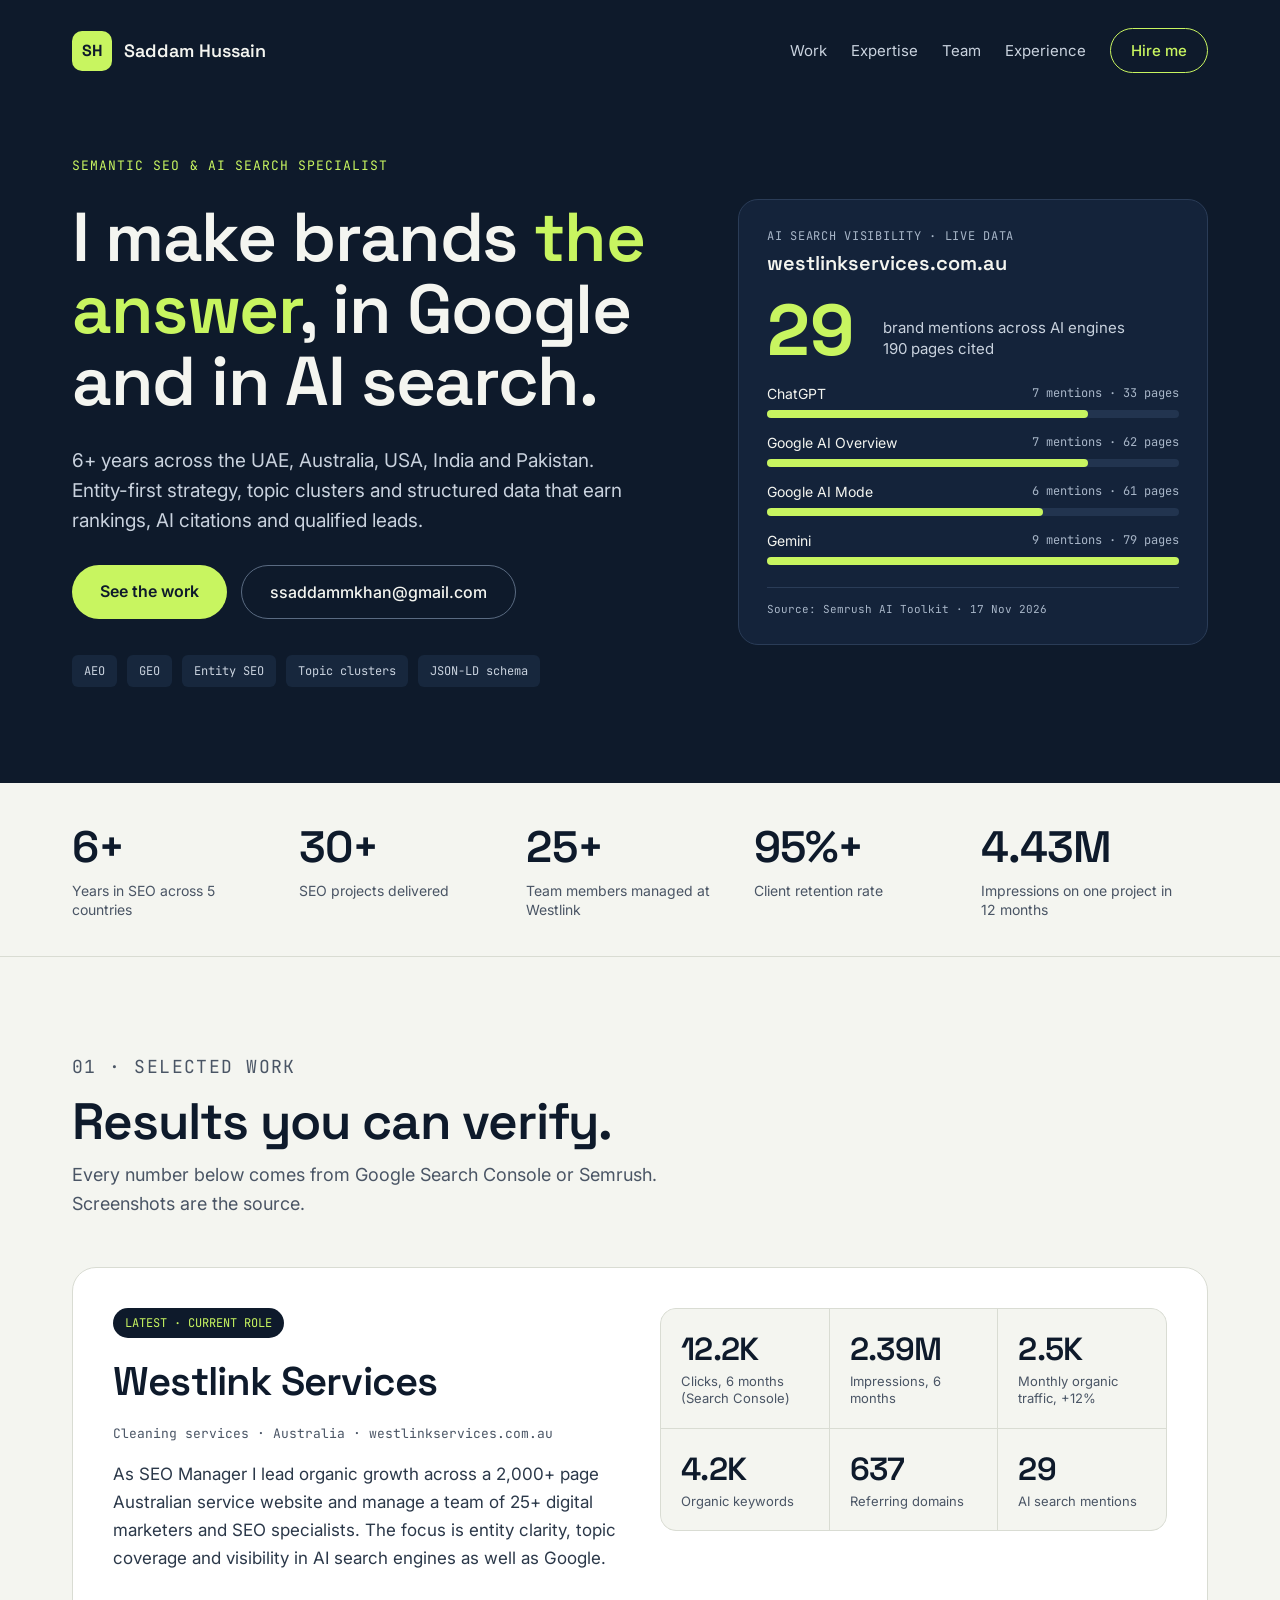
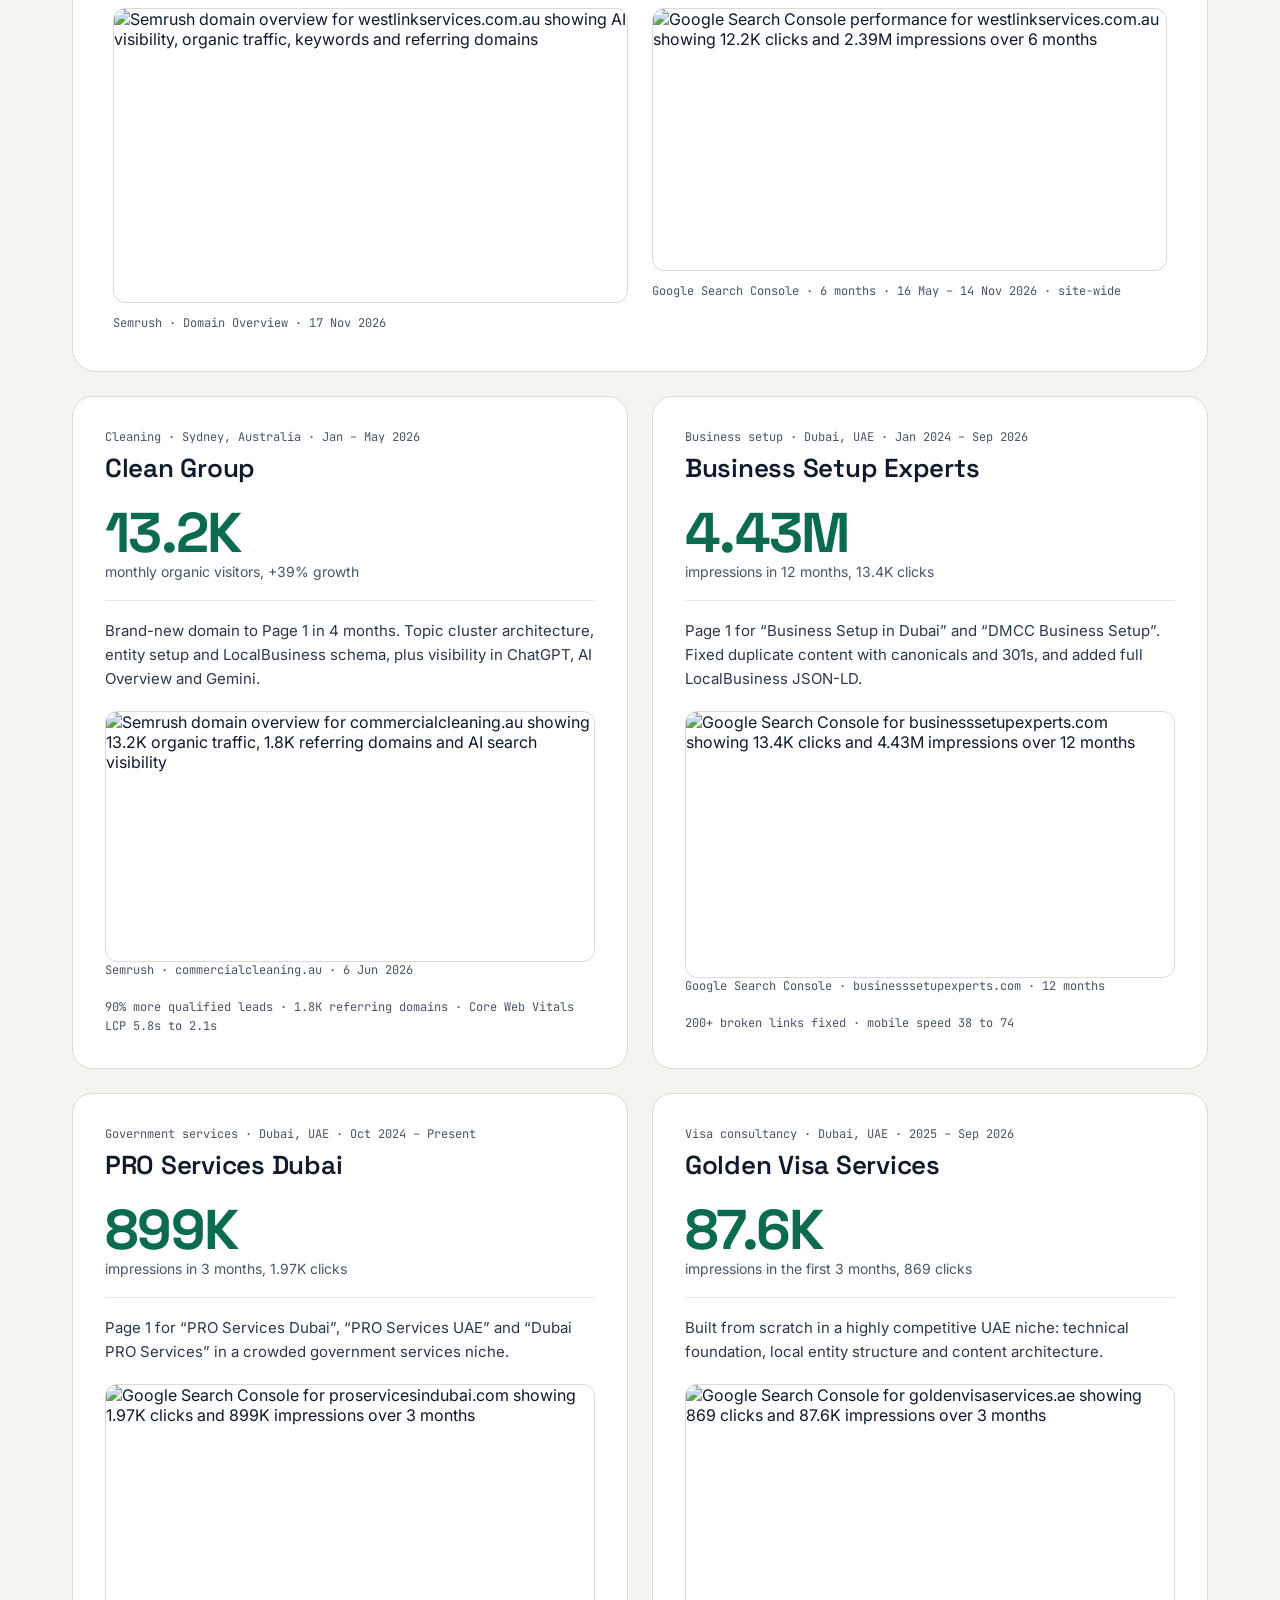
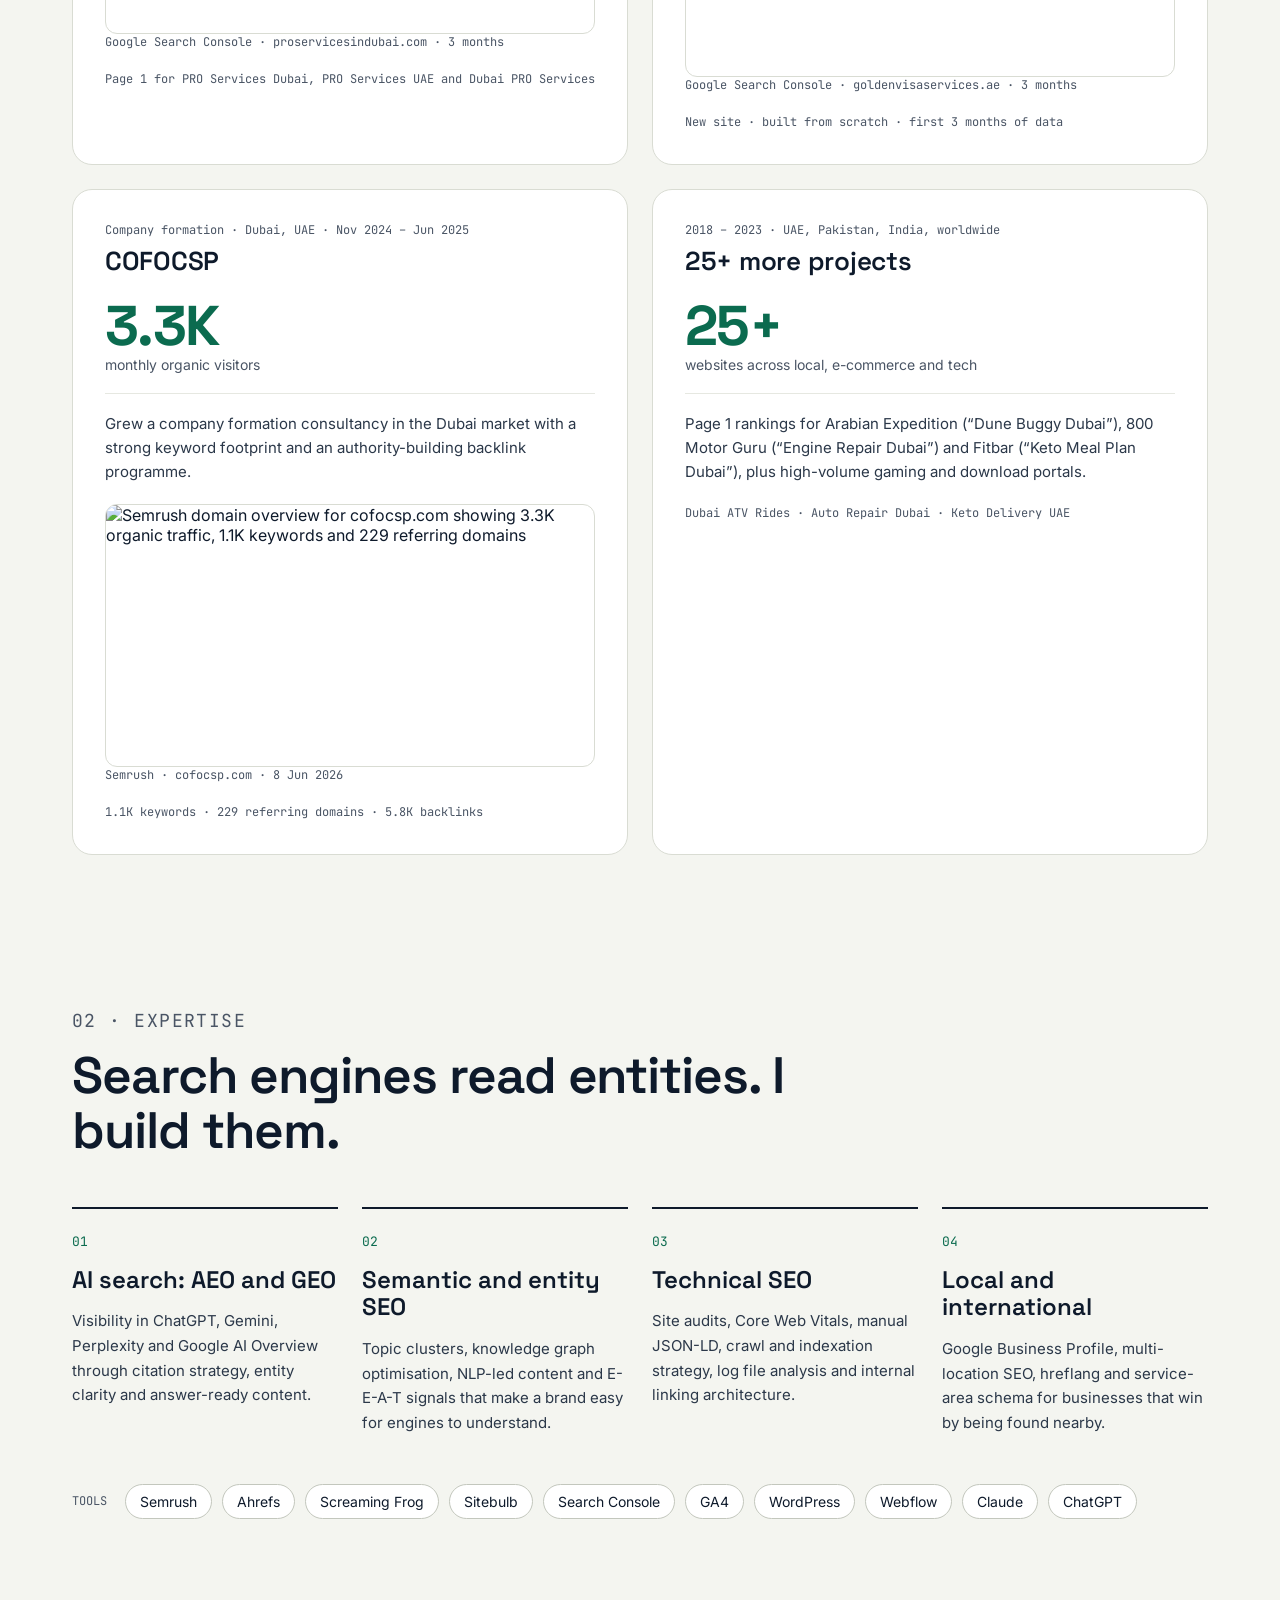
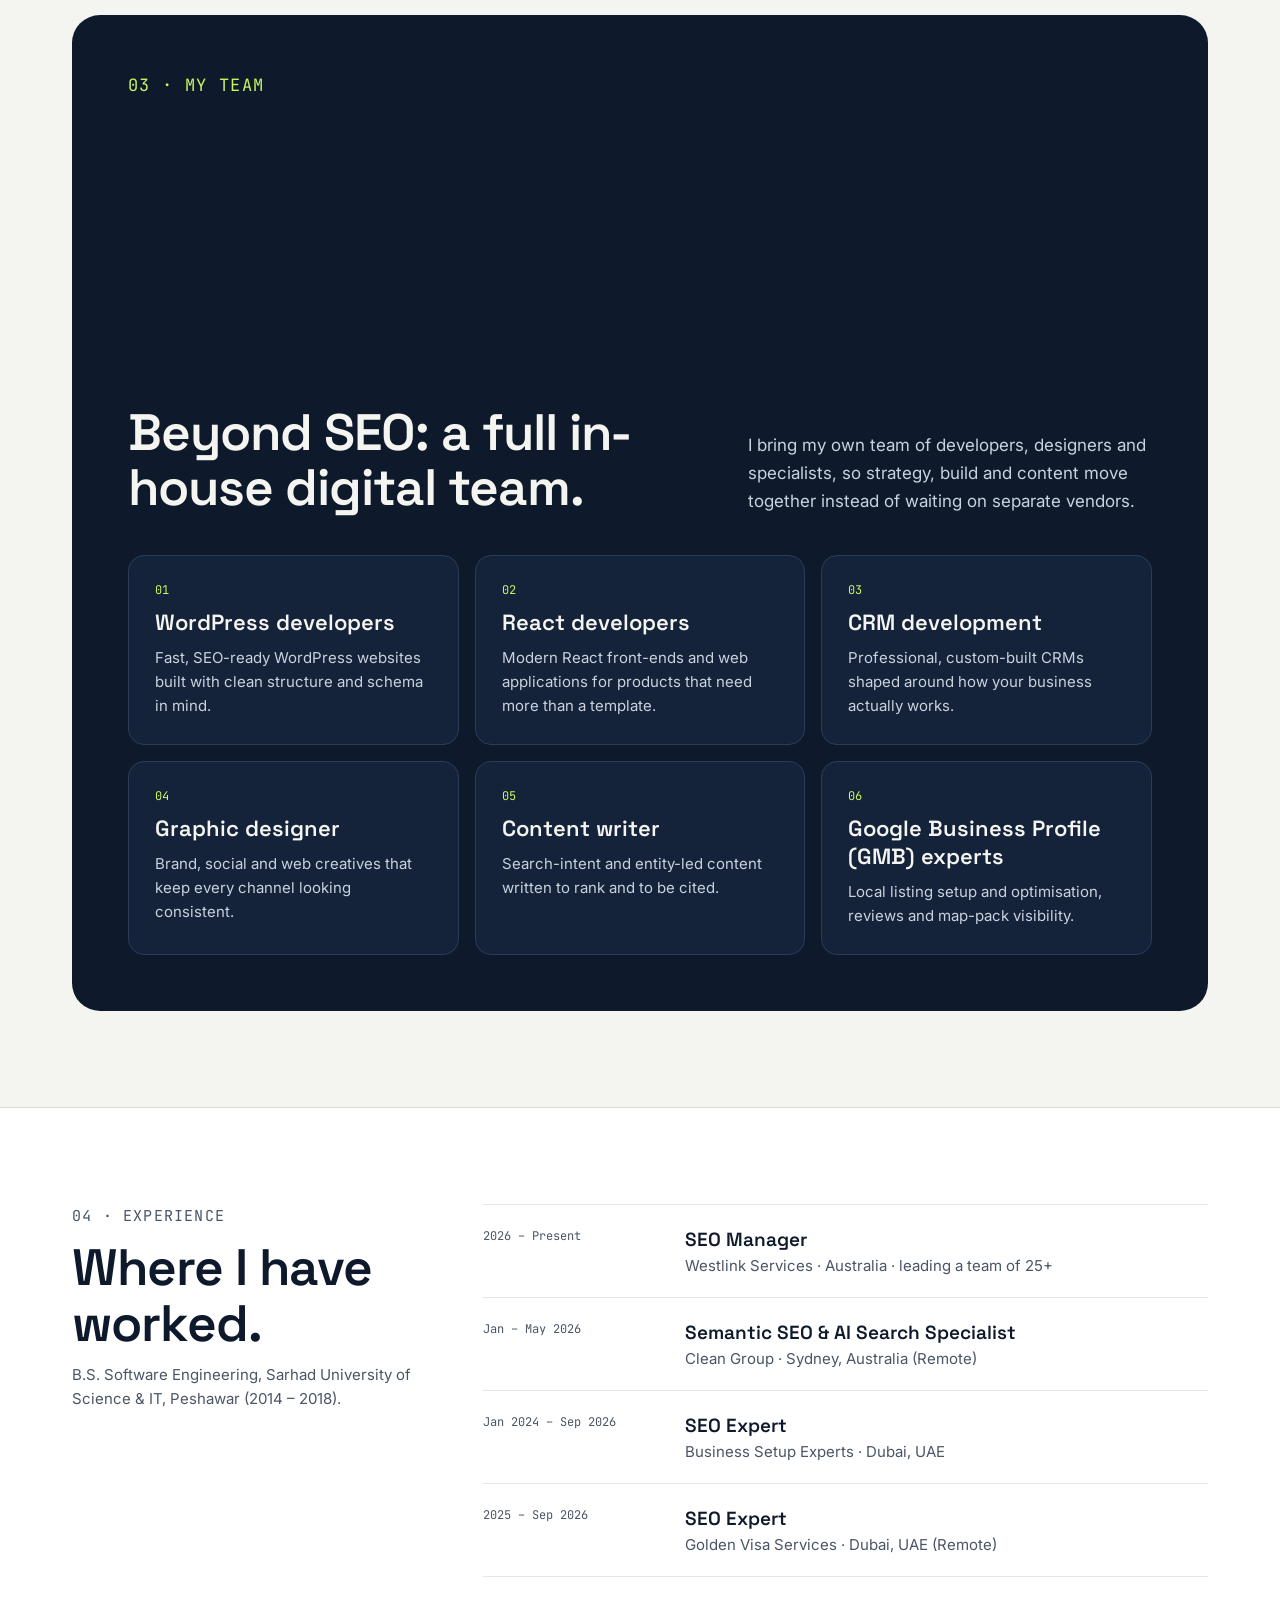
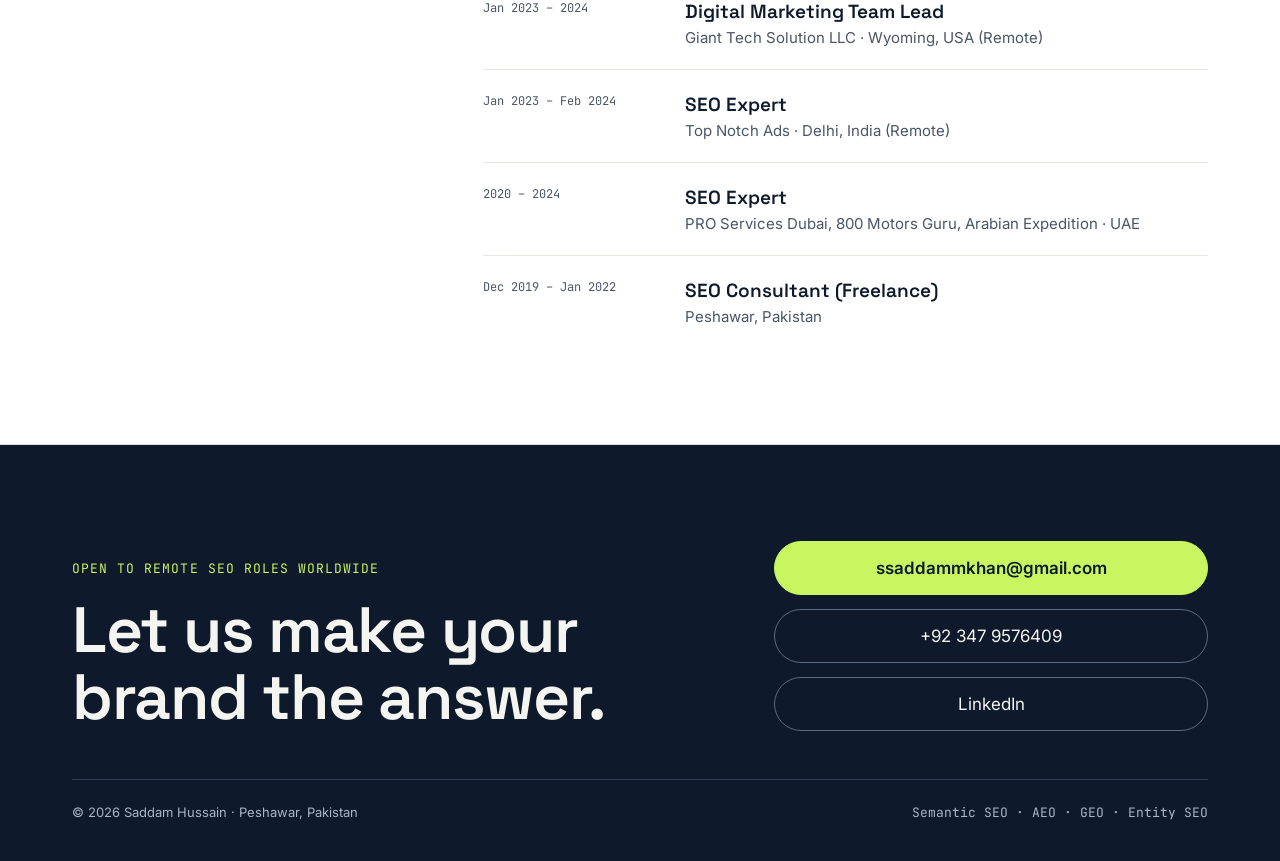
==== index.html @ ce91d401 "Add files via upload" ====
<!doctype html>
<html lang="en">
<head>
<meta charset="utf-8">
<meta name="viewport" content="width=device-width, initial-scale=1">
<title>Saddam Hussain | Semantic SEO &amp; AI Search Specialist (AEO, GEO, Entity SEO)</title>
<meta name="description" content="Semantic SEO &amp; AI Search specialist with 6+ years across the UAE, Australia, USA, India and Pakistan. Entity SEO, AEO, GEO and technical SEO with verified results.">
<link rel="canonical" href="https://saddamseo.github.io/">
<meta name="robots" content="index, follow, max-image-preview:large">
<meta name="author" content="Saddam Hussain">
<meta name="theme-color" content="#0E1A2B">
<meta property="og:type" content="profile">
<meta property="og:title" content="Saddam Hussain | Semantic SEO &amp; AI Search Specialist (AEO, GEO, Entity SEO)">
<meta property="og:description" content="Semantic SEO &amp; AI Search specialist with 6+ years across the UAE, Australia, USA, India and Pakistan. Entity SEO, AEO, GEO and technical SEO with verified results.">
<meta property="og:url" content="https://saddamseo.github.io/">
<meta property="og:site_name" content="Saddam Hussain">
<meta property="og:image" content="https://saddamseo.github.io/assets/westlink-semrush.webp">
<meta name="twitter:card" content="summary_large_image">
<link rel="icon" href="favicon.svg" type="image/svg+xml">
<link rel="preconnect" href="https://fonts.googleapis.com">
<link rel="preconnect" href="https://fonts.gstatic.com" crossorigin>
<link href="https://fonts.googleapis.com/css2?family=Inter:wght@400;500;600&family=JetBrains+Mono:wght@500&family=Space+Grotesk:wght@500;600;700&display=swap" rel="stylesheet">
<link rel="stylesheet" href="style.css">
<script type="application/ld+json">
{
  "@context": "https://schema.org",
  "@graph": [
    {
      "@type": "WebSite",
      "@id": "https://saddamseo.github.io/#website",
      "url": "https://saddamseo.github.io/",
      "name": "Saddam Hussain",
      "inLanguage": "en",
      "publisher": {
        "@id": "https://saddamseo.github.io/#person"
      }
    },
    {
      "@type": "ProfilePage",
      "@id": "https://saddamseo.github.io/#profilepage",
      "url": "https://saddamseo.github.io/",
      "name": "Saddam Hussain | Semantic SEO & AI Search Specialist (AEO, GEO, Entity SEO)",
      "description": "Semantic SEO & AI Search specialist with 6+ years across the UAE, Australia, USA, India and Pakistan. Entity SEO, AEO, GEO and technical SEO with verified results.",
      "isPartOf": {
        "@id": "https://saddamseo.github.io/#website"
      },
      "mainEntity": {
        "@id": "https://saddamseo.github.io/#person"
      },
      "inLanguage": "en"
    },
    {
      "@type": "Person",
      "@id": "https://saddamseo.github.io/#person",
      "name": "Saddam Hussain",
      "url": "https://saddamseo.github.io/",
      "jobTitle": "Semantic SEO & AI Search Specialist",
      "description": "Semantic SEO & AI Search specialist with 6+ years across the UAE, Australia, USA, India and Pakistan. Entity SEO, AEO, GEO and technical SEO with verified results.",
      "email": "mailto:ssaddammkhan@gmail.com",
      "address": {
        "@type": "PostalAddress",
        "addressLocality": "Peshawar",
        "addressCountry": "PK"
      },
      "sameAs": [
        "https://www.linkedin.com/in/saddam-khan-97a681265"
      ],
      "worksFor": {
        "@type": "Organization",
        "name": "Westlink Services",
        "url": "https://westlinkservices.com.au/"
      },
      "alumniOf": {
        "@type": "CollegeOrUniversity",
        "name": "Sarhad University of Science & Information Technology"
      },
      "knowsAbout": [
        "Semantic SEO",
        "Entity SEO",
        "Answer Engine Optimization",
        "Generative Engine Optimization",
        "Technical SEO",
        "Local SEO",
        "Topic clusters",
        "Schema markup",
        "Core Web Vitals",
        "Google Business Profile"
      ]
    }
  ]
}
</script>
</head>
<body>
<a class="skip" href="#main">Skip to content</a>
<header class="hero">
<div class="wrap">
<nav class="top" aria-label="Primary">
<a class="brand" href="#top" aria-label="Saddam Hussain, home"><span class="mark" aria-hidden="true">SH</span><b>Saddam Hussain</b></a>
<div class="links"><a href="#work">Work</a><a href="#expertise">Expertise</a><a href="#team">Team</a><a href="#experience">Experience</a><a class="pill" href="mailto:ssaddammkhan@gmail.com">Hire me</a></div>
</nav>
<div class="hero-grid" id="top">
<div class="hero-l">
<p class="eyebrow mono">Semantic SEO &amp; AI Search Specialist</p>
<h1>I make brands <span>the answer</span>, in Google and in AI search.</h1>
<p class="lead">6+ years across the UAE, Australia, USA, India and Pakistan. Entity-first strategy, topic clusters and structured data that earn rankings, AI citations and qualified leads.</p>
<div class="btns"><a class="btn lime" href="#work">See the work</a><a class="btn ghost" href="mailto:ssaddammkhan@gmail.com">ssaddammkhan@gmail.com</a></div>
<ul class="chips"><li>AEO</li><li>GEO</li><li>Entity SEO</li><li>Topic clusters</li><li>JSON-LD schema</li></ul>
</div>
<aside class="aicard" aria-label="AI search visibility data for westlinkservices.com.au">
<div><div class="lab">AI search visibility · live data</div><div class="dom">westlinkservices.com.au</div></div>
<div class="bignum"><strong>29</strong><span>brand mentions across AI engines<br>190 pages cited</span></div>
<ul class="bars">
<li><div class="row"><span>ChatGPT</span><span>7 mentions · 33 pages</span></div><div class="track"><div class="fill" style="width:78%"></div></div></li>
<li><div class="row"><span>Google AI Overview</span><span>7 mentions · 62 pages</span></div><div class="track"><div class="fill" style="width:78%"></div></div></li>
<li><div class="row"><span>Google AI Mode</span><span>6 mentions · 61 pages</span></div><div class="track"><div class="fill" style="width:67%"></div></div></li>
<li><div class="row"><span>Gemini</span><span>9 mentions · 79 pages</span></div><div class="track"><div class="fill" style="width:100%"></div></div></li>
</ul>
<div class="src">Source: Semrush AI Toolkit · 17 Nov 2026</div>
</aside>
</div>
</div>
</header>
<main id="main">
<section class="stats" aria-label="Key numbers"><ul>
<li><strong>6+</strong><span>Years in SEO across 5 countries</span></li>
<li><strong>30+</strong><span>SEO projects delivered</span></li>
<li><strong>25+</strong><span>Team members managed at Westlink</span></li>
<li><strong>95%+</strong><span>Client retention rate</span></li>
<li><strong>4.43M</strong><span>Impressions on one project in 12 months</span></li>
</ul></section>
<section id="work" class="pad" aria-labelledby="work-h"><div class="wrap">
<div class="head"><p class="eyebrow">01 · Selected work</p><h2 class="h2" id="work-h">Results you can verify.</h2><p>Every number below comes from Google Search Console or Semrush. Screenshots are the source.</p></div>
<article class="feature">
<div class="top">
<div class="txt"><span class="tag">LATEST · CURRENT ROLE</span><h3>Westlink Services</h3>
<p class="sub">Cleaning services · Australia · westlinkservices.com.au</p>
<p class="d">As SEO Manager I lead organic growth across a 2,000+ page Australian service website and manage a team of 25+ digital marketers and SEO specialists. The focus is entity clarity, topic coverage and visibility in AI search engines as well as Google.</p></div>
<div class="metrics">
<div><strong>12.2K</strong><span>Clicks, 6 months (Search Console)</span></div>
<div><strong>2.39M</strong><span>Impressions, 6 months</span></div>
<div><strong>2.5K</strong><span>Monthly organic traffic, +12%</span></div>
<div><strong>4.2K</strong><span>Organic keywords</span></div>
<div><strong>637</strong><span>Referring domains</span></div>
<div><strong>29</strong><span>AI search mentions</span></div>
</div></div>
<div class="shots">
<figure><img src="assets/westlink-semrush.webp" width="1197" height="684" loading="lazy" alt="Semrush domain overview for westlinkservices.com.au showing AI visibility, organic traffic, keywords and referring domains"><figcaption>Semrush · Domain Overview · 17 Nov 2026</figcaption></figure>
<figure><img src="assets/westlink-gsc.webp" width="1294" height="658" loading="lazy" alt="Google Search Console performance for westlinkservices.com.au showing 12.2K clicks and 2.39M impressions over 6 months"><figcaption>Google Search Console · 6 months · 16 May – 14 Nov 2026 · site-wide</figcaption></figure>
</div>
</article>
<div class="cases">
<article class="case"><div><p class="mono" style="font-size:12px;color:var(--muted)">Cleaning · Sydney, Australia · Jan – May 2026</p><h3>Clean Group</h3></div>
<div><div class="big">13.2K</div><div class="bl">monthly organic visitors, +39% growth</div></div>
<p class="note">Brand-new domain to Page 1 in 4 months. Topic cluster architecture, entity setup and LocalBusiness schema, plus visibility in ChatGPT, AI Overview and Gemini.</p>
<figure><img src="assets/clean-group-semrush.webp" width="750" height="382" loading="lazy" alt="Semrush domain overview for commercialcleaning.au showing 13.2K organic traffic, 1.8K referring domains and AI search visibility"><figcaption>Semrush · commercialcleaning.au · 6 Jun 2026</figcaption></figure>
<p class="facts">90% more qualified leads · 1.8K referring domains · Core Web Vitals LCP 5.8s to 2.1s</p></article>
<article class="case"><div><p class="mono" style="font-size:12px;color:var(--muted)">Business setup · Dubai, UAE · Jan 2024 – Sep 2026</p><h3>Business Setup Experts</h3></div>
<div><div class="big">4.43M</div><div class="bl">impressions in 12 months, 13.4K clicks</div></div>
<p class="note">Page 1 for “Business Setup in Dubai” and “DMCC Business Setup”. Fixed duplicate content with canonicals and 301s, and added full LocalBusiness JSON-LD.</p>
<figure><img src="assets/business-setup-gsc.webp" width="703" height="382" loading="lazy" alt="Google Search Console for businesssetupexperts.com showing 13.4K clicks and 4.43M impressions over 12 months"><figcaption>Google Search Console · businesssetupexperts.com · 12 months</figcaption></figure>
<p class="facts">200+ broken links fixed · mobile speed 38 to 74</p></article>
<article class="case"><div><p class="mono" style="font-size:12px;color:var(--muted)">Government services · Dubai, UAE · Oct 2024 – Present</p><h3>PRO Services Dubai</h3></div>
<div><div class="big">899K</div><div class="bl">impressions in 3 months, 1.97K clicks</div></div>
<p class="note">Page 1 for “PRO Services Dubai”, “PRO Services UAE” and “Dubai PRO Services” in a crowded government services niche.</p>
<figure><img src="assets/pro-services-gsc.webp" width="645" height="328" loading="lazy" alt="Google Search Console for proservicesindubai.com showing 1.97K clicks and 899K impressions over 3 months"><figcaption>Google Search Console · proservicesindubai.com · 3 months</figcaption></figure>
<p class="facts">Page 1 for PRO Services Dubai, PRO Services UAE and Dubai PRO Services</p></article>
<article class="case"><div><p class="mono" style="font-size:12px;color:var(--muted)">Visa consultancy · Dubai, UAE · 2025 – Sep 2026</p><h3>Golden Visa Services</h3></div>
<div><div class="big">87.6K</div><div class="bl">impressions in the first 3 months, 869 clicks</div></div>
<p class="note">Built from scratch in a highly competitive UAE niche: technical foundation, local entity structure and content architecture.</p>
<figure><img src="assets/golden-visa-gsc.webp" width="641" height="382" loading="lazy" alt="Google Search Console for goldenvisaservices.ae showing 869 clicks and 87.6K impressions over 3 months"><figcaption>Google Search Console · goldenvisaservices.ae · 3 months</figcaption></figure>
<p class="facts">New site · built from scratch · first 3 months of data</p></article>
<article class="case"><div><p class="mono" style="font-size:12px;color:var(--muted)">Company formation · Dubai, UAE · Nov 2024 – Jun 2025</p><h3>COFOCSP</h3></div>
<div><div class="big">3.3K</div><div class="bl">monthly organic visitors</div></div>
<p class="note">Grew a company formation consultancy in the Dubai market with a strong keyword footprint and an authority-building backlink programme.</p>
<figure><img src="assets/cofocsp-semrush.webp" width="714" height="382" loading="lazy" alt="Semrush domain overview for cofocsp.com showing 3.3K organic traffic, 1.1K keywords and 229 referring domains"><figcaption>Semrush · cofocsp.com · 8 Jun 2026</figcaption></figure>
<p class="facts">1.1K keywords · 229 referring domains · 5.8K backlinks</p></article>
<article class="case"><div><p class="mono" style="font-size:12px;color:var(--muted)">2018 – 2023 · UAE, Pakistan, India, worldwide</p><h3>25+ more projects</h3></div>
<div><div class="big">25+</div><div class="bl">websites across local, e-commerce and tech</div></div>
<p class="note">Page 1 rankings for Arabian Expedition (“Dune Buggy Dubai”), 800 Motor Guru (“Engine Repair Dubai”) and Fitbar (“Keto Meal Plan Dubai”), plus high-volume gaming and download portals.</p>
<p class="facts">Dubai ATV Rides · Auto Repair Dubai · Keto Delivery UAE</p></article>
</div>
</div></section>
<section id="expertise" class="pad" aria-labelledby="exp-h" style="padding-top:56px"><div class="wrap">
<div class="head"><p class="eyebrow">02 · Expertise</p><h2 class="h2" id="exp-h" style="max-width:760px">Search engines read entities. I build them.</h2></div>
<ul class="pillars">
<li><span class="n">01</span><h3>AI search: AEO and GEO</h3><p>Visibility in ChatGPT, Gemini, Perplexity and Google AI Overview through citation strategy, entity clarity and answer-ready content.</p></li>
<li><span class="n">02</span><h3>Semantic and entity SEO</h3><p>Topic clusters, knowledge graph optimisation, NLP-led content and E-E-A-T signals that make a brand easy for engines to understand.</p></li>
<li><span class="n">03</span><h3>Technical SEO</h3><p>Site audits, Core Web Vitals, manual JSON-LD, crawl and indexation strategy, log file analysis and internal linking architecture.</p></li>
<li><span class="n">04</span><h3>Local and international</h3><p>Google Business Profile, multi-location SEO, hreflang and service-area schema for businesses that win by being found nearby.</p></li>
</ul><ul class="tools"><li class="lab">TOOLS</li><li>Semrush</li><li>Ahrefs</li><li>Screaming Frog</li><li>Sitebulb</li><li>Search Console</li><li>GA4</li><li>WordPress</li><li>Webflow</li><li>Claude</li><li>ChatGPT</li></ul></div></section>
<section id="team" aria-labelledby="team-h" style="padding-bottom:96px"><div class="wrap"><div class="team">
<div class="tophead"><div><p class="eyebrow mono" style="color:var(--lime)">03 · My team</p><h2 class="h2" id="team-h">Beyond SEO: a full in-house digital team.</h2></div>
<p>I bring my own team of developers, designers and specialists, so strategy, build and content move together instead of waiting on separate vendors.</p></div>
<ul class="roles">
<li><span class="n">01</span><h3>WordPress developers</h3><p>Fast, SEO-ready WordPress websites built with clean structure and schema in mind.</p></li>
<li><span class="n">02</span><h3>React developers</h3><p>Modern React front-ends and web applications for products that need more than a template.</p></li>
<li><span class="n">03</span><h3>CRM development</h3><p>Professional, custom-built CRMs shaped around how your business actually works.</p></li>
<li><span class="n">04</span><h3>Graphic designer</h3><p>Brand, social and web creatives that keep every channel looking consistent.</p></li>
<li><span class="n">05</span><h3>Content writer</h3><p>Search-intent and entity-led content written to rank and to be cited.</p></li>
<li><span class="n">06</span><h3>Google Business Profile (GMB) experts</h3><p>Local listing setup and optimisation, reviews and map-pack visibility.</p></li>
</ul></div></div></section>
<section id="experience" class="exp pad" aria-labelledby="xp-h"><div class="wrap">
<aside><p class="eyebrow">04 · Experience</p><h2 class="h2" id="xp-h">Where I have worked.</h2><p>B.S. Software Engineering, Sarhad University of Science &amp; IT, Peshawar (2014 – 2018).</p></aside>
<ul class="jobs">
<li><span class="w">2026 – Present</span><div class="r"><b>SEO Manager</b><span>Westlink Services · Australia · leading a team of 25+</span></div></li>
<li><span class="w">Jan – May 2026</span><div class="r"><b>Semantic SEO &amp; AI Search Specialist</b><span>Clean Group · Sydney, Australia (Remote)</span></div></li>
<li><span class="w">Jan 2024 – Sep 2026</span><div class="r"><b>SEO Expert</b><span>Business Setup Experts · Dubai, UAE</span></div></li>
<li><span class="w">2025 – Sep 2026</span><div class="r"><b>SEO Expert</b><span>Golden Visa Services · Dubai, UAE (Remote)</span></div></li>
<li><span class="w">Jan 2023 – 2024</span><div class="r"><b>Digital Marketing Team Lead</b><span>Giant Tech Solution LLC · Wyoming, USA (Remote)</span></div></li>
<li><span class="w">Jan 2023 – Feb 2024</span><div class="r"><b>SEO Expert</b><span>Top Notch Ads · Delhi, India (Remote)</span></div></li>
<li><span class="w">2020 – 2024</span><div class="r"><b>SEO Expert</b><span>PRO Services Dubai, 800 Motors Guru, Arabian Expedition · UAE</span></div></li>
<li><span class="w">Dec 2019 – Jan 2022</span><div class="r"><b>SEO Consultant (Freelance)</b><span>Peshawar, Pakistan</span></div></li>
</ul></div></section>
</main>
<footer id="contact" class="contact"><div class="wrap">
<div class="row">
<div class="l"><p class="eyebrow mono">Open to remote SEO roles worldwide</p><h2>Let us make your brand the answer.</h2></div>
<div class="r"><a class="lime" href="mailto:ssaddammkhan@gmail.com">ssaddammkhan@gmail.com</a><a href="tel:+923479576409">+92 347 9576409</a><a href="https://www.linkedin.com/in/saddam-khan-97a681265" rel="me noopener">LinkedIn</a></div>
</div>
<div class="foot"><span>© 2026 Saddam Hussain · Peshawar, Pakistan</span><span class="mono">Semantic SEO · AEO · GEO · Entity SEO</span></div>
</div></footer>
</body>
</html>
---- style.css ----
:root{--ink:#0E1A2B;--ink2:#14233A;--ink3:#17273D;--line-d:#2A3C57;--paper:#F4F5F0;--white:#fff;--line:#D9DCD3;--line2:#E6E8E1;--muted:#4A5565;--body:#2B3849;--green:#0B6B4F;--lime:#C8F560;--dmuted:#C9D2DE;--dmuted2:#A8B6C8;--mono:'JetBrains Mono',ui-monospace,monospace;--head:'Space Grotesk','Inter',system-ui,sans-serif}
*{box-sizing:border-box}
html{scroll-behavior:smooth}
body{margin:0;font-family:'Inter',system-ui,sans-serif;background:var(--paper);color:var(--ink);-webkit-font-smoothing:antialiased}
a{color:inherit;text-decoration:none}
img{max-width:100%;height:auto;display:block}
h1,h2,h3,p,figure{margin:0}
.wrap{max-width:1200px;margin:0 auto;padding:0 32px}
.mono{font-family:var(--mono)}
.eyebrow{font-family:var(--mono);font-size:13px;letter-spacing:.08em;text-transform:uppercase;color:var(--green)}
.contact .eyebrow,.hero .eyebrow{color:var(--lime)}
.h2{font-family:var(--head);font-weight:600;font-size:clamp(32px,4vw,52px);letter-spacing:-.02em;line-height:1.08}
:focus-visible{outline:3px solid var(--lime);outline-offset:3px}
.skip{position:absolute;left:-999px;top:8px;background:var(--lime);color:var(--ink);padding:10px 16px;border-radius:8px;z-index:10}
.skip:focus{left:8px}
/* hero */
.hero{background:var(--ink);color:var(--paper)}
nav.top{display:flex;flex-wrap:wrap;gap:16px;align-items:center;justify-content:space-between;padding:28px 0}
.brand{display:flex;align-items:center;gap:12px}
.mark{width:40px;height:40px;border-radius:10px;background:var(--lime);color:var(--ink);display:flex;align-items:center;justify-content:center;font-family:var(--head);font-weight:700;font-size:16px}
.brand b{font-family:var(--head);font-weight:600;font-size:18px}
.links{display:flex;flex-wrap:wrap;gap:24px;align-items:center;font-size:15px;color:var(--dmuted)}
.links a{padding:10px 0}
.links a:hover{color:var(--lime)}
.links a.pill{padding:12px 20px;border:1px solid var(--lime);border-radius:999px;color:var(--lime);font-weight:500}
.links a.pill:hover{background:var(--lime);color:var(--ink)}
.hero-grid{display:flex;flex-wrap:wrap;gap:56px;align-items:center;padding:56px 0 96px}
.hero-l{flex:1 1 520px;min-width:0;display:flex;flex-direction:column;gap:28px}
.hero h1{font-family:var(--head);font-weight:600;font-size:clamp(40px,5.4vw,70px);line-height:1.04;letter-spacing:-.02em}
.hero h1 span{color:var(--lime)}
.lead{font-size:19px;line-height:1.6;color:var(--dmuted);max-width:560px}
.btns{display:flex;flex-wrap:wrap;gap:14px}
.btn{padding:16px 28px;border-radius:999px;font-weight:600;display:inline-block;transition:opacity .15s}
.btn:hover{opacity:.88}
.btn.lime{background:var(--lime);color:var(--ink)}
.btn.ghost{border:1px solid #5A6B82;font-weight:500}
.chips{display:flex;flex-wrap:wrap;gap:10px;padding-top:8px;list-style:none;margin:0;padding-left:0}
.chips li{font-family:var(--mono);font-size:12px;padding:8px 12px;border-radius:6px;background:var(--ink3);color:var(--dmuted)}
.aicard{flex:1 1 380px;min-width:0;background:var(--ink2);border:1px solid var(--line-d);border-radius:20px;padding:28px;display:flex;flex-direction:column;gap:22px}
.aicard .lab{font-family:var(--mono);font-size:12px;letter-spacing:.06em;text-transform:uppercase;color:var(--dmuted2)}
.aicard .dom{font-family:var(--head);font-size:20px;font-weight:600;margin-top:6px}
.bignum{display:flex;gap:28px;align-items:flex-end}
.bignum strong{font-family:var(--head);font-size:72px;font-weight:700;line-height:.9;color:var(--lime)}
.bignum span{font-size:15px;line-height:1.4;color:var(--dmuted);padding-bottom:4px}
.bars{display:flex;flex-direction:column;gap:16px;list-style:none;margin:0;padding:0}
.bars .row{display:flex;justify-content:space-between;font-size:14px;margin-bottom:8px}
.bars .row span:last-child{font-family:var(--mono);font-size:12px;color:var(--dmuted2)}
.track{height:8px;border-radius:4px;background:#22344F}
.fill{height:8px;border-radius:4px;background:var(--lime)}
.src{font-family:var(--mono);font-size:11px;color:var(--dmuted2);border-top:1px solid var(--line-d);padding-top:14px}
/* stats */
.stats{border-bottom:1px solid var(--line)}
.stats ul{display:flex;flex-wrap:wrap;list-style:none;margin:0 auto;padding:0 32px;max-width:1200px}
.stats li{flex:1 1 200px;padding:36px 24px 36px 0;display:flex;flex-direction:column;gap:6px}
.stats strong{font-family:var(--head);font-size:44px;font-weight:600;letter-spacing:-.02em}
.stats span{font-size:14px;line-height:1.4;color:var(--muted)}
/* work */
section.pad{padding:96px 0}
.head{display:flex;flex-direction:column;gap:12px;margin-bottom:48px}
.head p{font-size:18px;line-height:1.6;color:var(--muted);max-width:640px}
.feature{background:var(--white);border:1px solid var(--line);border-radius:24px;padding:40px;display:flex;flex-direction:column;gap:36px;margin-bottom:24px}
.feature .top{display:flex;flex-wrap:wrap;gap:40px}
.feature .txt{flex:1 1 420px;min-width:0;display:flex;flex-direction:column;gap:18px}
.tag{align-self:flex-start;font-family:var(--mono);font-size:12px;padding:7px 12px;border-radius:999px;background:var(--ink);color:var(--lime)}
.feature h3{font-family:var(--head);font-weight:600;font-size:40px;letter-spacing:-.02em}
.sub{font-family:var(--mono);font-size:13px;color:var(--muted)}
.feature p.d{font-size:17px;line-height:1.65;color:var(--body)}
.metrics{flex:1 1 420px;min-width:0;display:flex;flex-wrap:wrap;gap:1px;background:var(--line);border:1px solid var(--line);border-radius:16px;overflow:hidden;align-self:flex-start}
.metrics div{flex:1 1 33%;min-width:140px;background:var(--paper);padding:20px;display:flex;flex-direction:column;gap:4px}
.metrics strong{font-family:var(--head);font-size:32px;font-weight:600;letter-spacing:-.02em}
.metrics span{font-size:13px;line-height:1.35;color:var(--muted)}
.shots{display:flex;flex-wrap:wrap;gap:24px}
.shots figure{flex:1 1 480px;min-width:0;display:flex;flex-direction:column;gap:12px}
.shots img,.case img{border:1px solid var(--line);border-radius:12px;width:100%}
figcaption{font-family:var(--mono);font-size:12px;color:var(--muted)}
.cases{display:flex;flex-wrap:wrap;gap:24px}
.case{flex:1 1 480px;min-width:0;background:var(--white);border:1px solid var(--line);border-radius:20px;padding:32px;display:flex;flex-direction:column;gap:20px}
.case h3{font-family:var(--head);font-weight:600;font-size:26px;letter-spacing:-.01em;margin-top:6px}
.case .big{font-family:var(--head);font-weight:700;font-size:56px;line-height:1;letter-spacing:-.03em;color:var(--green)}
.case .bl{font-size:14px;color:var(--muted);margin-top:2px}
.case .note{font-size:15px;line-height:1.6;color:var(--body);border-top:1px solid var(--line2);padding-top:18px}
.case .facts{font-family:var(--mono);font-size:12px;line-height:1.6;color:var(--muted)}
/* expertise */
.pillars{display:flex;flex-wrap:wrap;gap:24px;list-style:none;margin:0;padding:0}
.pillars li{flex:1 1 260px;min-width:0;display:flex;flex-direction:column;gap:16px;padding-top:24px;border-top:2px solid var(--ink)}
.pillars .n{font-family:var(--mono);font-size:13px;color:var(--green)}
.pillars h3{font-family:var(--head);font-weight:600;font-size:24px;line-height:1.15}
.pillars p{font-size:15px;line-height:1.65;color:var(--body)}
.tools{display:flex;flex-wrap:wrap;gap:10px;align-items:center;list-style:none;margin:48px 0 0;padding:0}
.tools .lab{font-family:var(--mono);font-size:12px;color:var(--muted);margin-right:8px}
.tools li:not(.lab){font-size:14px;padding:8px 14px;border:1px solid #C3C7BD;border-radius:999px;background:var(--white)}
/* team */
.team{background:var(--ink);color:var(--paper);border-radius:28px;padding:56px;display:flex;flex-direction:column;gap:40px}
.team .tophead{display:flex;flex-wrap:wrap;gap:24px 56px;align-items:flex-end;justify-content:space-between}
.team .tophead>div{flex:1 1 480px;display:flex;flex-direction:column;gap:14px}
.team .tophead p{flex:1 1 320px;font-size:17px;line-height:1.65;color:var(--dmuted)}
.roles{display:flex;flex-wrap:wrap;gap:16px;list-style:none;margin:0;padding:0}
.roles li{flex:1 1 320px;min-width:0;background:var(--ink2);border:1px solid var(--line-d);border-radius:16px;padding:26px;display:flex;flex-direction:column;gap:10px}
.roles .n{font-family:var(--mono);font-size:12px;color:var(--lime)}
.roles h3{font-family:var(--head);font-weight:600;font-size:22px}
.roles p{font-size:15px;line-height:1.6;color:var(--dmuted)}
/* experience */
.exp{background:var(--white);border-top:1px solid var(--line);border-bottom:1px solid var(--line)}
.exp .wrap{display:flex;flex-wrap:wrap;gap:48px}
.exp aside{flex:1 1 280px;min-width:0;display:flex;flex-direction:column;gap:12px;align-self:flex-start}
.exp aside p{font-size:15px;line-height:1.6;color:var(--muted)}
.jobs{flex:2 1 560px;min-width:0;list-style:none;margin:0;padding:0}
.jobs li{display:flex;flex-wrap:wrap;gap:8px 32px;padding:22px 0;border-top:1px solid var(--line2)}
.jobs .w{flex:0 0 170px;font-family:var(--mono);font-size:12px;line-height:1.6;color:var(--muted)}
.jobs .r{flex:1 1 300px;min-width:0;display:flex;flex-direction:column;gap:4px}
.jobs .r b{font-family:var(--head);font-weight:600;font-size:19px}
.jobs .r span{font-size:15px;color:var(--muted)}
/* contact */
.contact{background:var(--ink);color:var(--paper);padding:96px 0 40px}
.contact .row{display:flex;flex-wrap:wrap;gap:48px;align-items:flex-end;justify-content:space-between}
.contact .l{flex:1 1 520px;display:flex;flex-direction:column;gap:20px}
.contact h2{font-family:var(--head);font-weight:600;font-size:clamp(36px,5vw,64px);line-height:1.05;letter-spacing:-.02em}
.contact .r{flex:1 1 300px;display:flex;flex-direction:column;gap:14px;font-size:17px}
.contact .r a{padding:16px 24px;border:1px solid #5A6B82;border-radius:999px;text-align:center}
.contact .r a.lime{background:var(--lime);color:var(--ink);border-color:var(--lime);font-weight:600}
.contact .r a:hover{opacity:.88}
.foot{border-top:1px solid var(--line-d);margin-top:48px;padding-top:24px;display:flex;flex-wrap:wrap;gap:12px;justify-content:space-between;font-size:13px;color:var(--dmuted2)}
@media(max-width:640px){.wrap{padding:0 20px}.feature,.case{padding:24px}.team{padding:32px 24px}.links{gap:14px}}
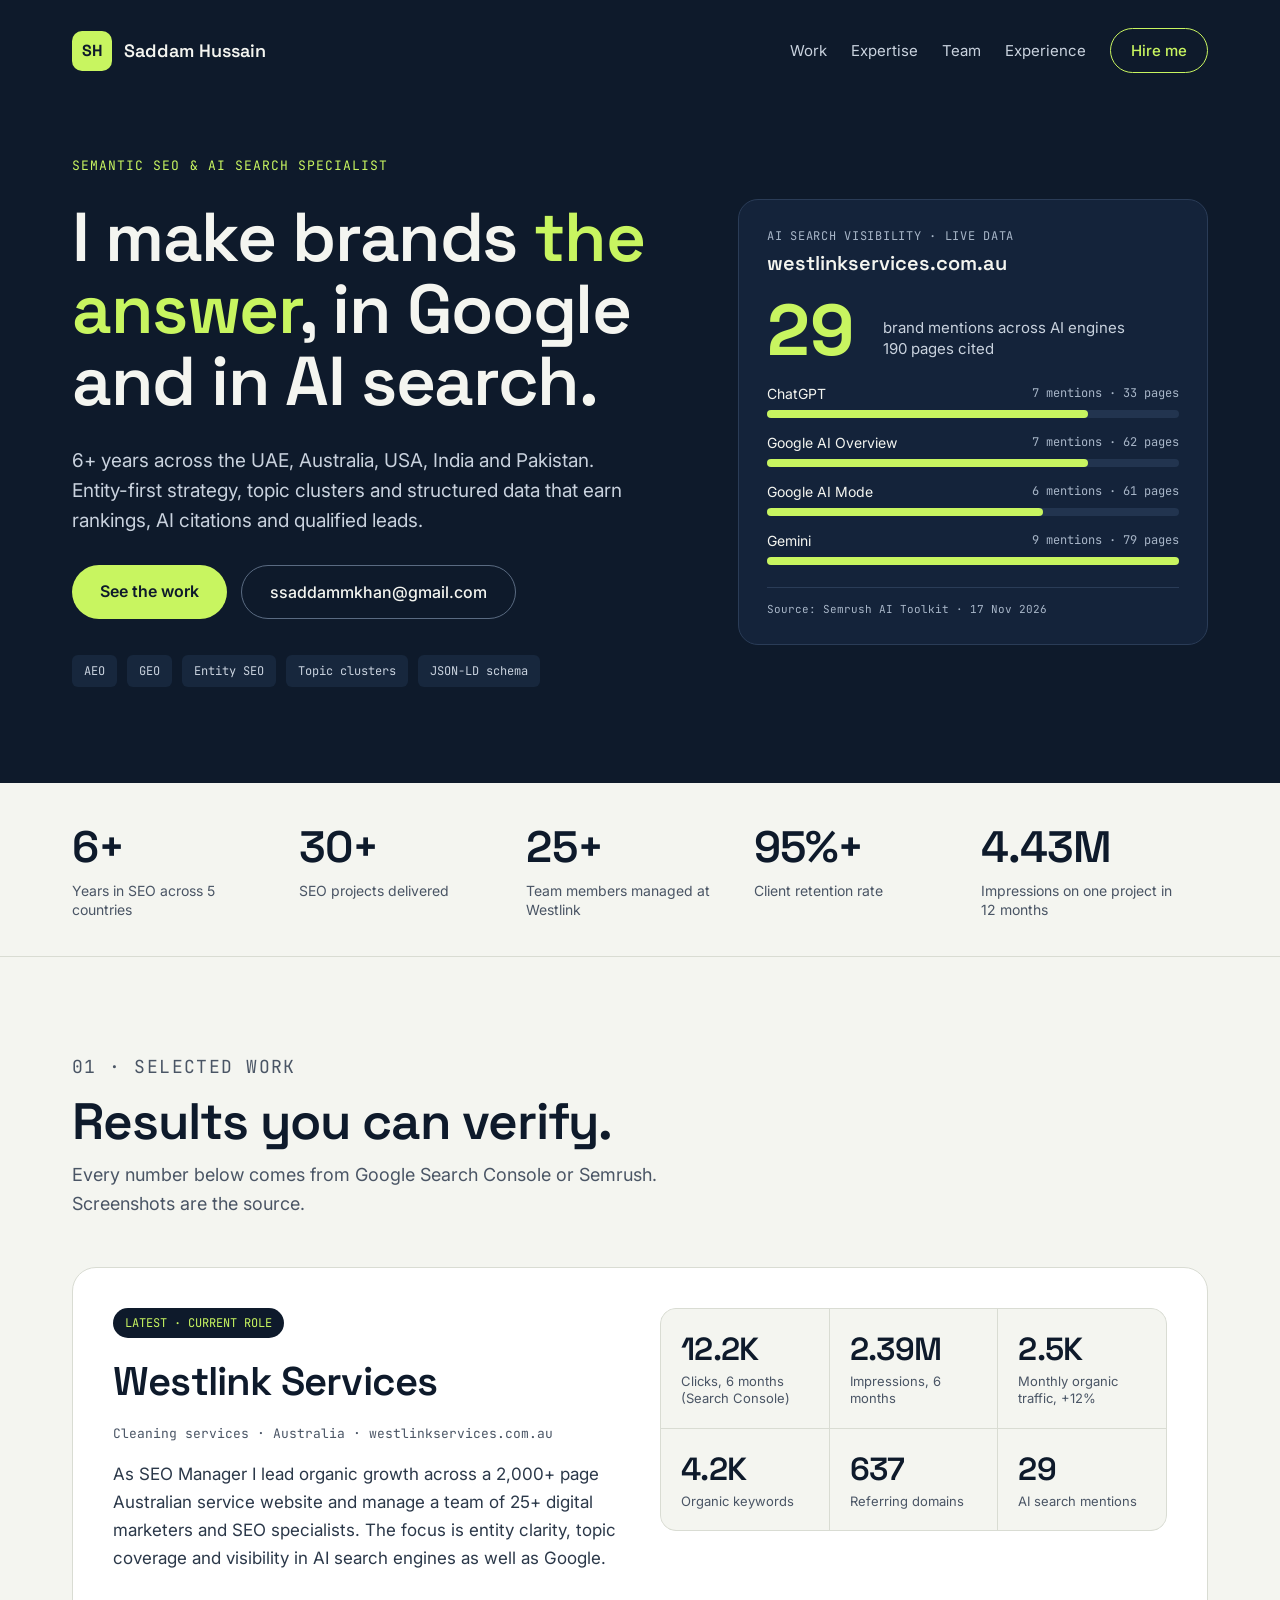
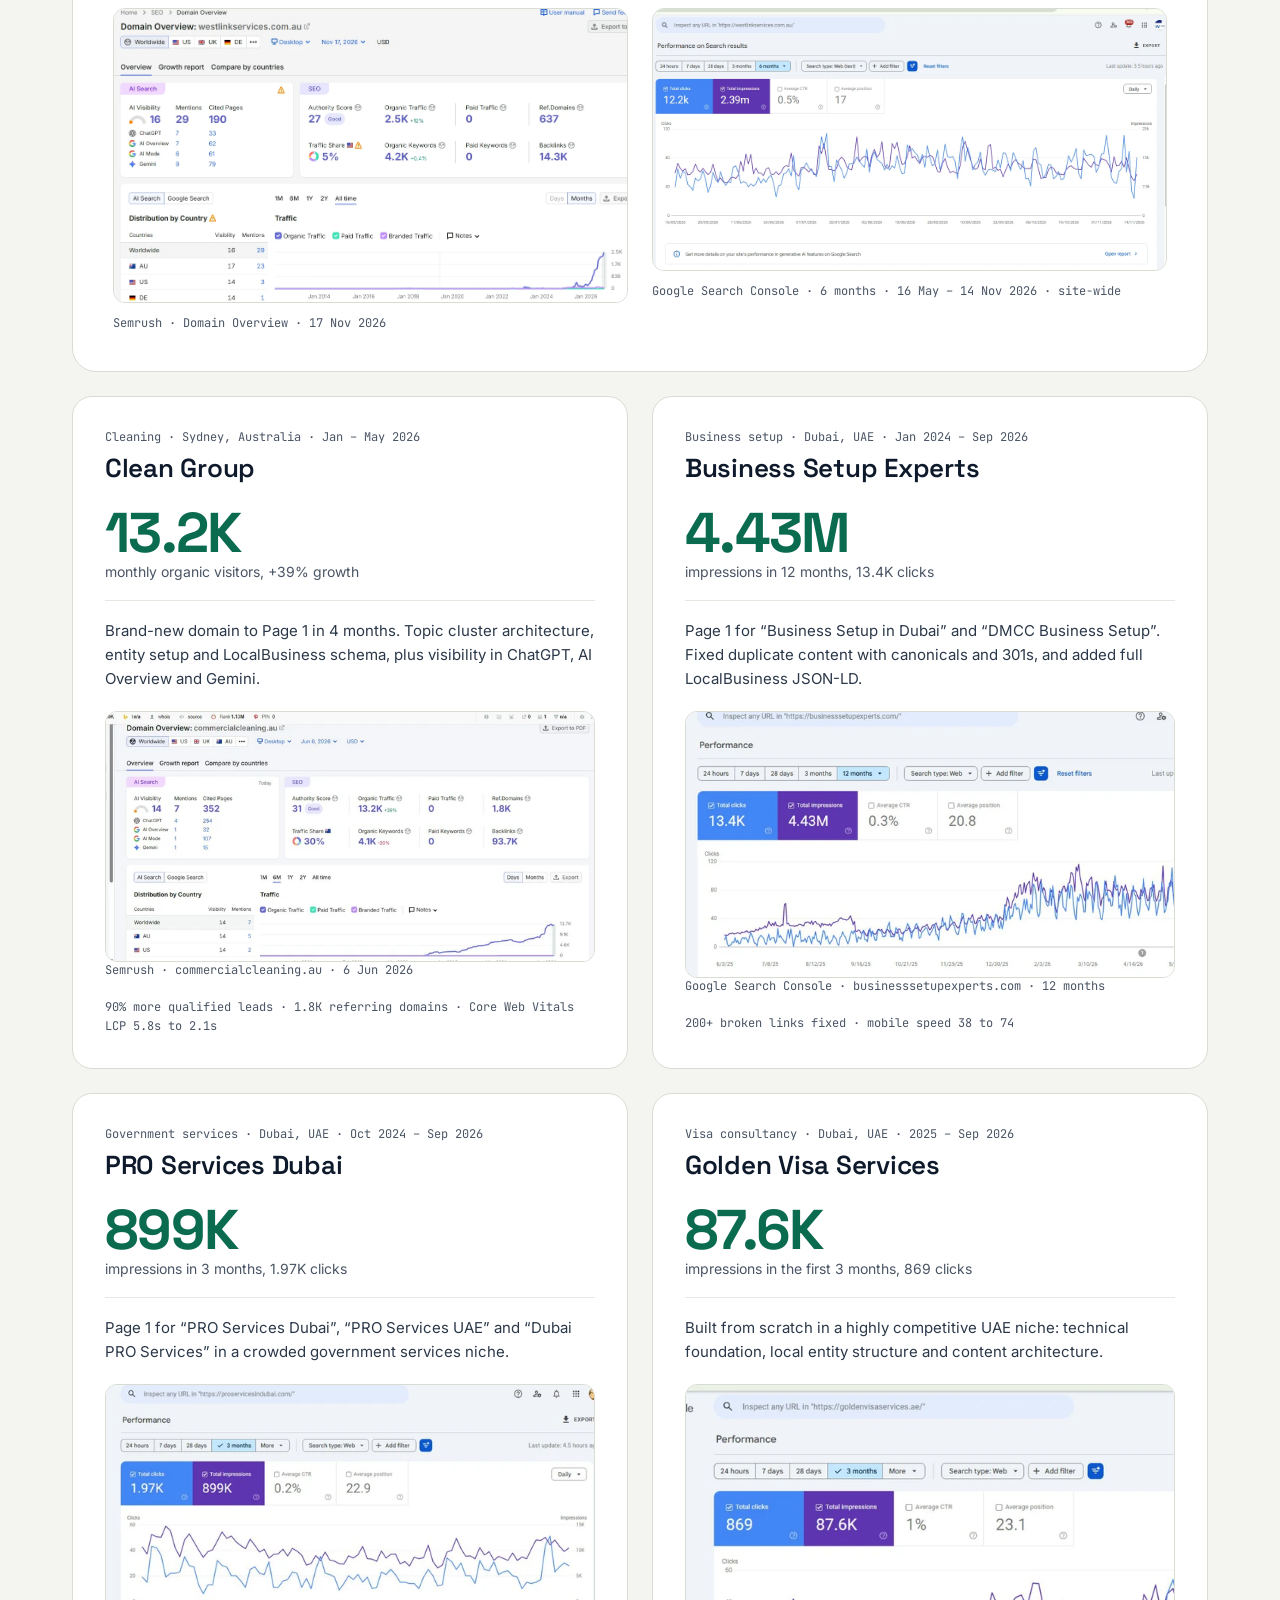
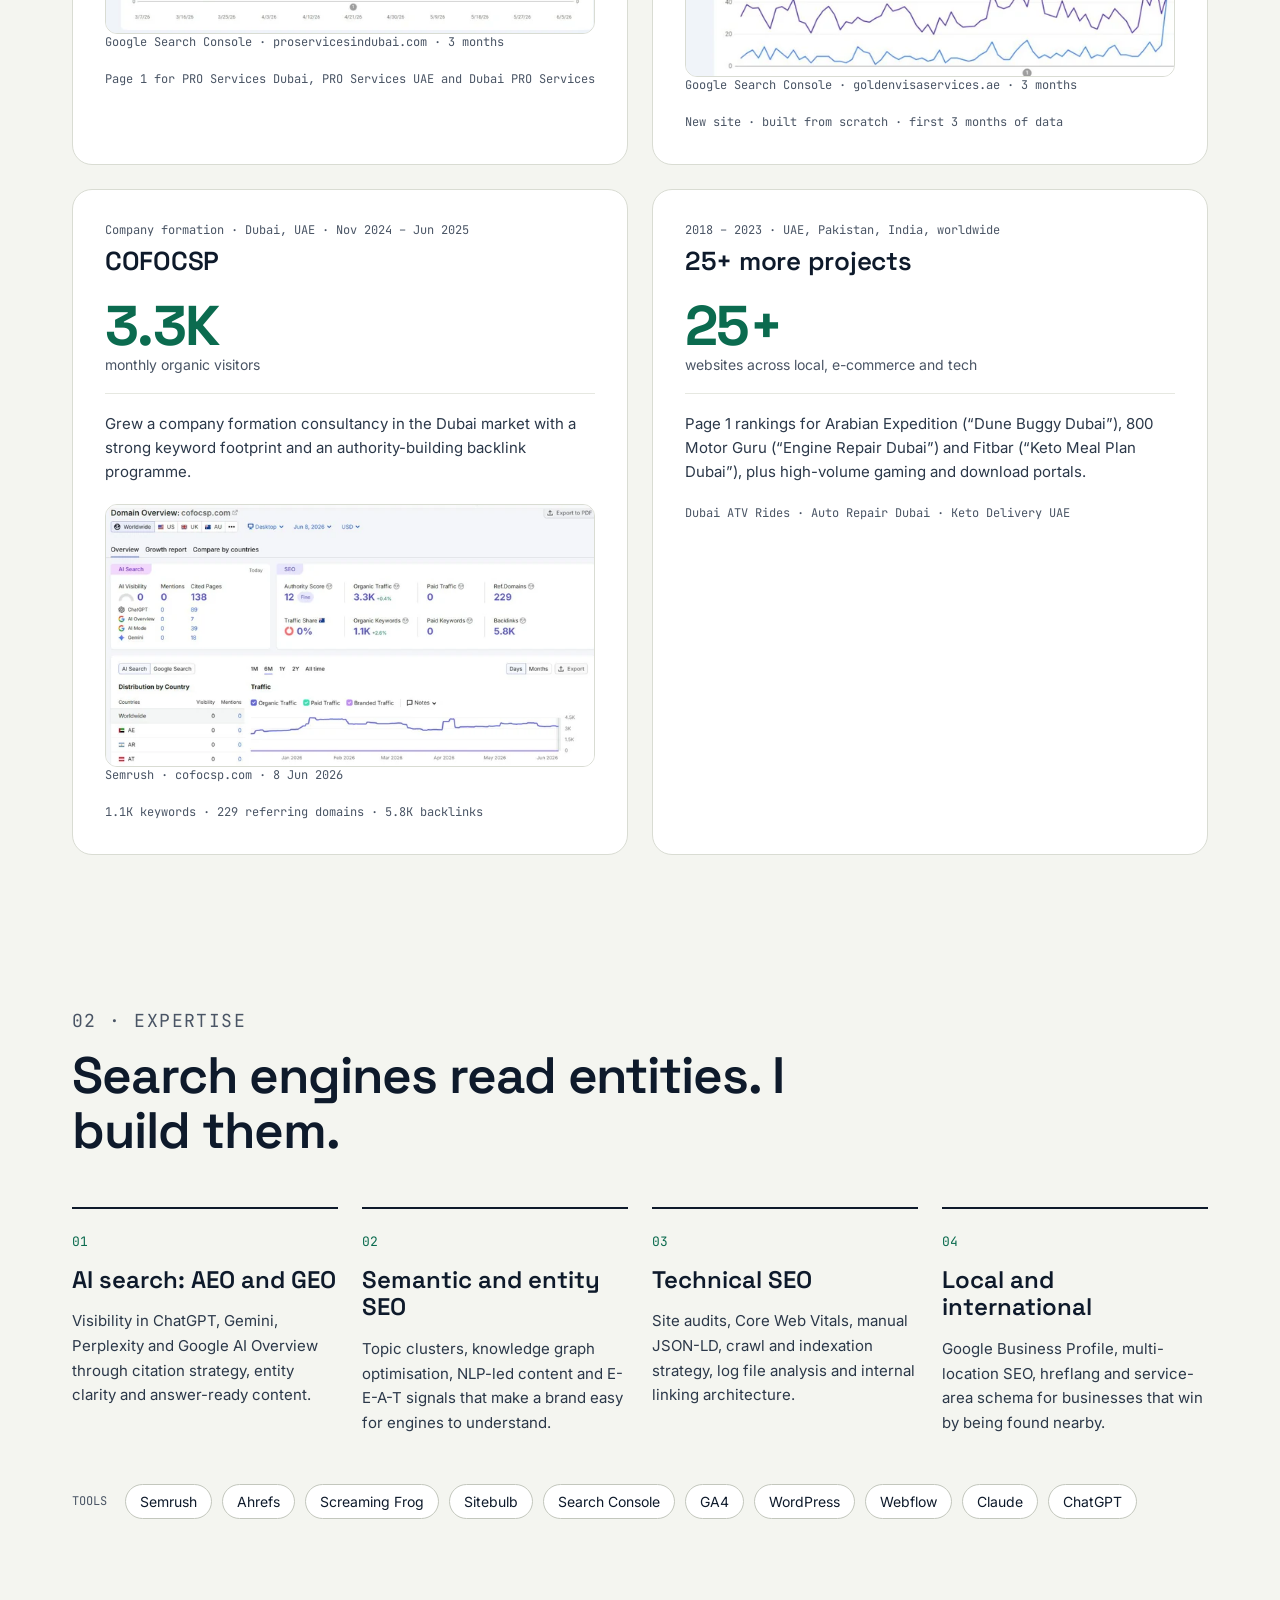
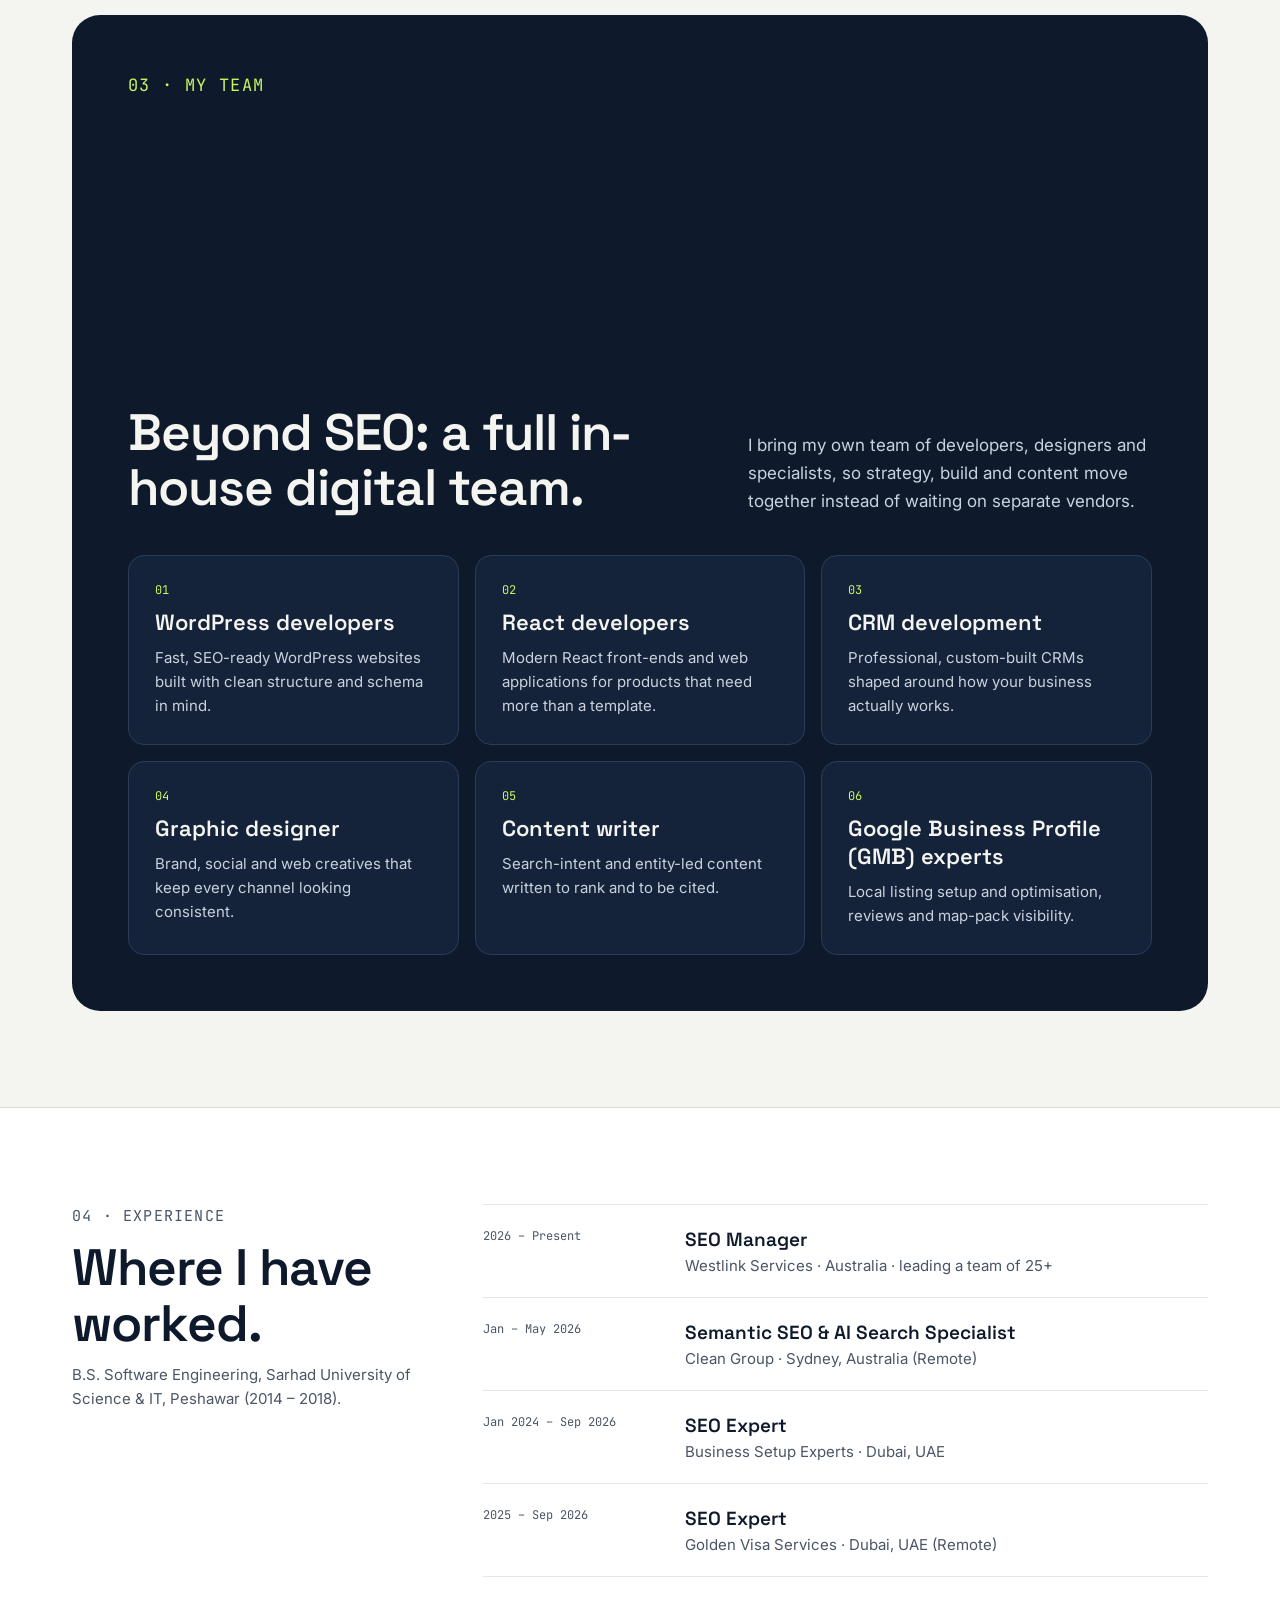
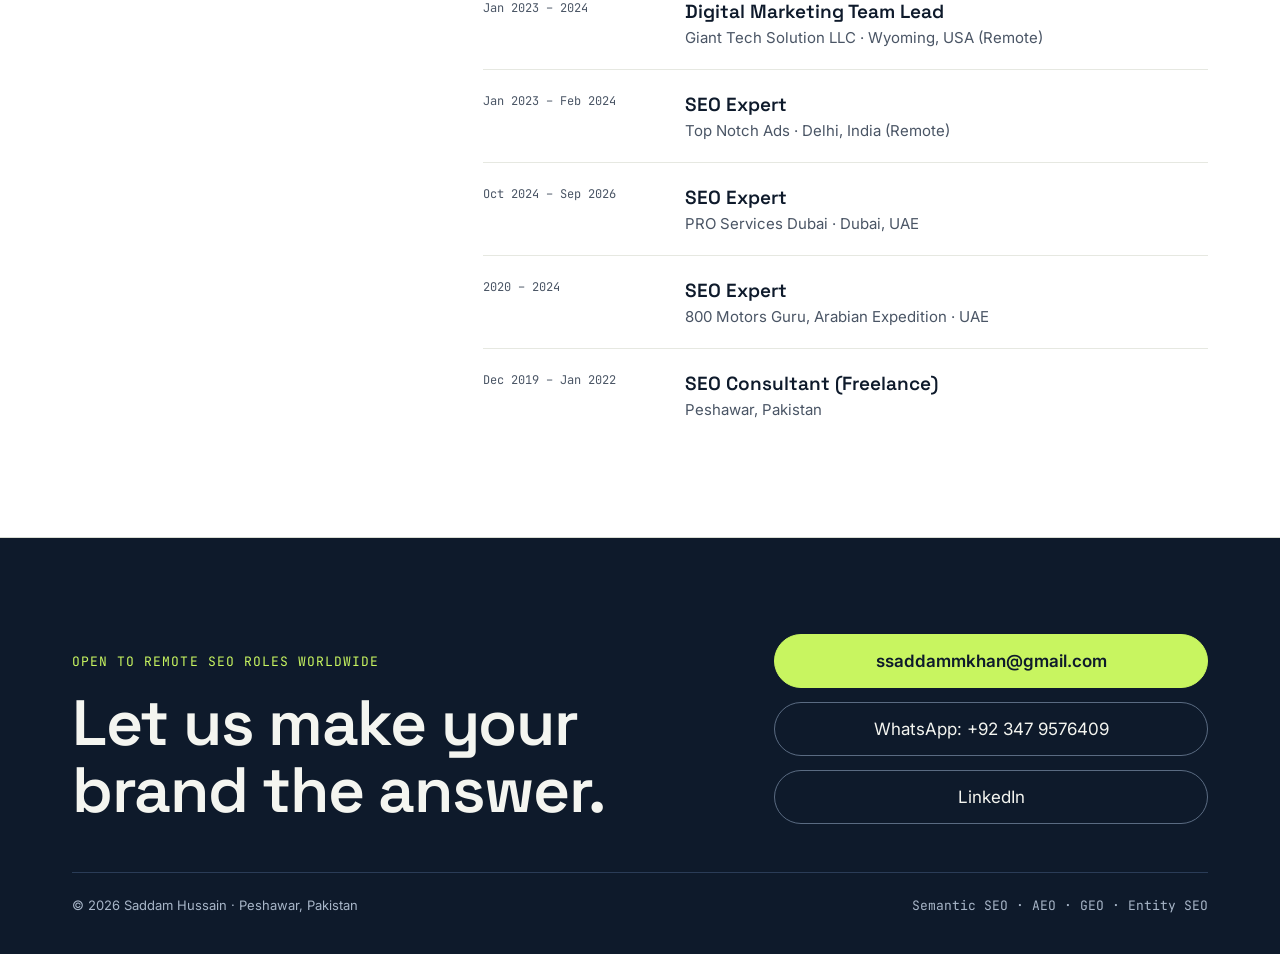
==== commit 8881e754: "Add files via upload" ====
--- a/index.html
+++ b/index.html
@@ -160,7 +160,7 @@
 <p class="note">Page 1 for “Business Setup in Dubai” and “DMCC Business Setup”. Fixed duplicate content with canonicals and 301s, and added full LocalBusiness JSON-LD.</p>
 <figure><img src="assets/business-setup-gsc.webp" width="703" height="382" loading="lazy" alt="Google Search Console for businesssetupexperts.com showing 13.4K clicks and 4.43M impressions over 12 months"><figcaption>Google Search Console · businesssetupexperts.com · 12 months</figcaption></figure>
 <p class="facts">200+ broken links fixed · mobile speed 38 to 74</p></article>
-<article class="case"><div><p class="mono" style="font-size:12px;color:var(--muted)">Government services · Dubai, UAE · Oct 2024 – Present</p><h3>PRO Services Dubai</h3></div>
+<article class="case"><div><p class="mono" style="font-size:12px;color:var(--muted)">Government services · Dubai, UAE · Oct 2024 – Sep 2026</p><h3>PRO Services Dubai</h3></div>
 <div><div class="big">899K</div><div class="bl">impressions in 3 months, 1.97K clicks</div></div>
 <p class="note">Page 1 for “PRO Services Dubai”, “PRO Services UAE” and “Dubai PRO Services” in a crowded government services niche.</p>
 <figure><img src="assets/pro-services-gsc.webp" width="645" height="328" loading="lazy" alt="Google Search Console for proservicesindubai.com showing 1.97K clicks and 899K impressions over 3 months"><figcaption>Google Search Console · proservicesindubai.com · 3 months</figcaption></figure>
@@ -209,14 +209,15 @@
 <li><span class="w">2025 – Sep 2026</span><div class="r"><b>SEO Expert</b><span>Golden Visa Services · Dubai, UAE (Remote)</span></div></li>
 <li><span class="w">Jan 2023 – 2024</span><div class="r"><b>Digital Marketing Team Lead</b><span>Giant Tech Solution LLC · Wyoming, USA (Remote)</span></div></li>
 <li><span class="w">Jan 2023 – Feb 2024</span><div class="r"><b>SEO Expert</b><span>Top Notch Ads · Delhi, India (Remote)</span></div></li>
-<li><span class="w">2020 – 2024</span><div class="r"><b>SEO Expert</b><span>PRO Services Dubai, 800 Motors Guru, Arabian Expedition · UAE</span></div></li>
+<li><span class="w">Oct 2024 – Sep 2026</span><div class="r"><b>SEO Expert</b><span>PRO Services Dubai · Dubai, UAE</span></div></li>
+<li><span class="w">2020 – 2024</span><div class="r"><b>SEO Expert</b><span>800 Motors Guru, Arabian Expedition · UAE</span></div></li>
 <li><span class="w">Dec 2019 – Jan 2022</span><div class="r"><b>SEO Consultant (Freelance)</b><span>Peshawar, Pakistan</span></div></li>
 </ul></div></section>
 </main>
 <footer id="contact" class="contact"><div class="wrap">
 <div class="row">
 <div class="l"><p class="eyebrow mono">Open to remote SEO roles worldwide</p><h2>Let us make your brand the answer.</h2></div>
-<div class="r"><a class="lime" href="mailto:ssaddammkhan@gmail.com">ssaddammkhan@gmail.com</a><a href="tel:+923479576409">+92 347 9576409</a><a href="https://www.linkedin.com/in/saddam-khan-97a681265" rel="me noopener">LinkedIn</a></div>
+<div class="r"><a class="lime" href="mailto:ssaddammkhan@gmail.com">ssaddammkhan@gmail.com</a><a href="https://wa.me/923479576409" target="_blank" rel="noopener">WhatsApp: +92 347 9576409</a><a href="https://www.linkedin.com/in/saddam-khan-97a681265" rel="me noopener">LinkedIn</a></div>
 </div>
 <div class="foot"><span>© 2026 Saddam Hussain · Peshawar, Pakistan</span><span class="mono">Semantic SEO · AEO · GEO · Entity SEO</span></div>
 </div></footer>
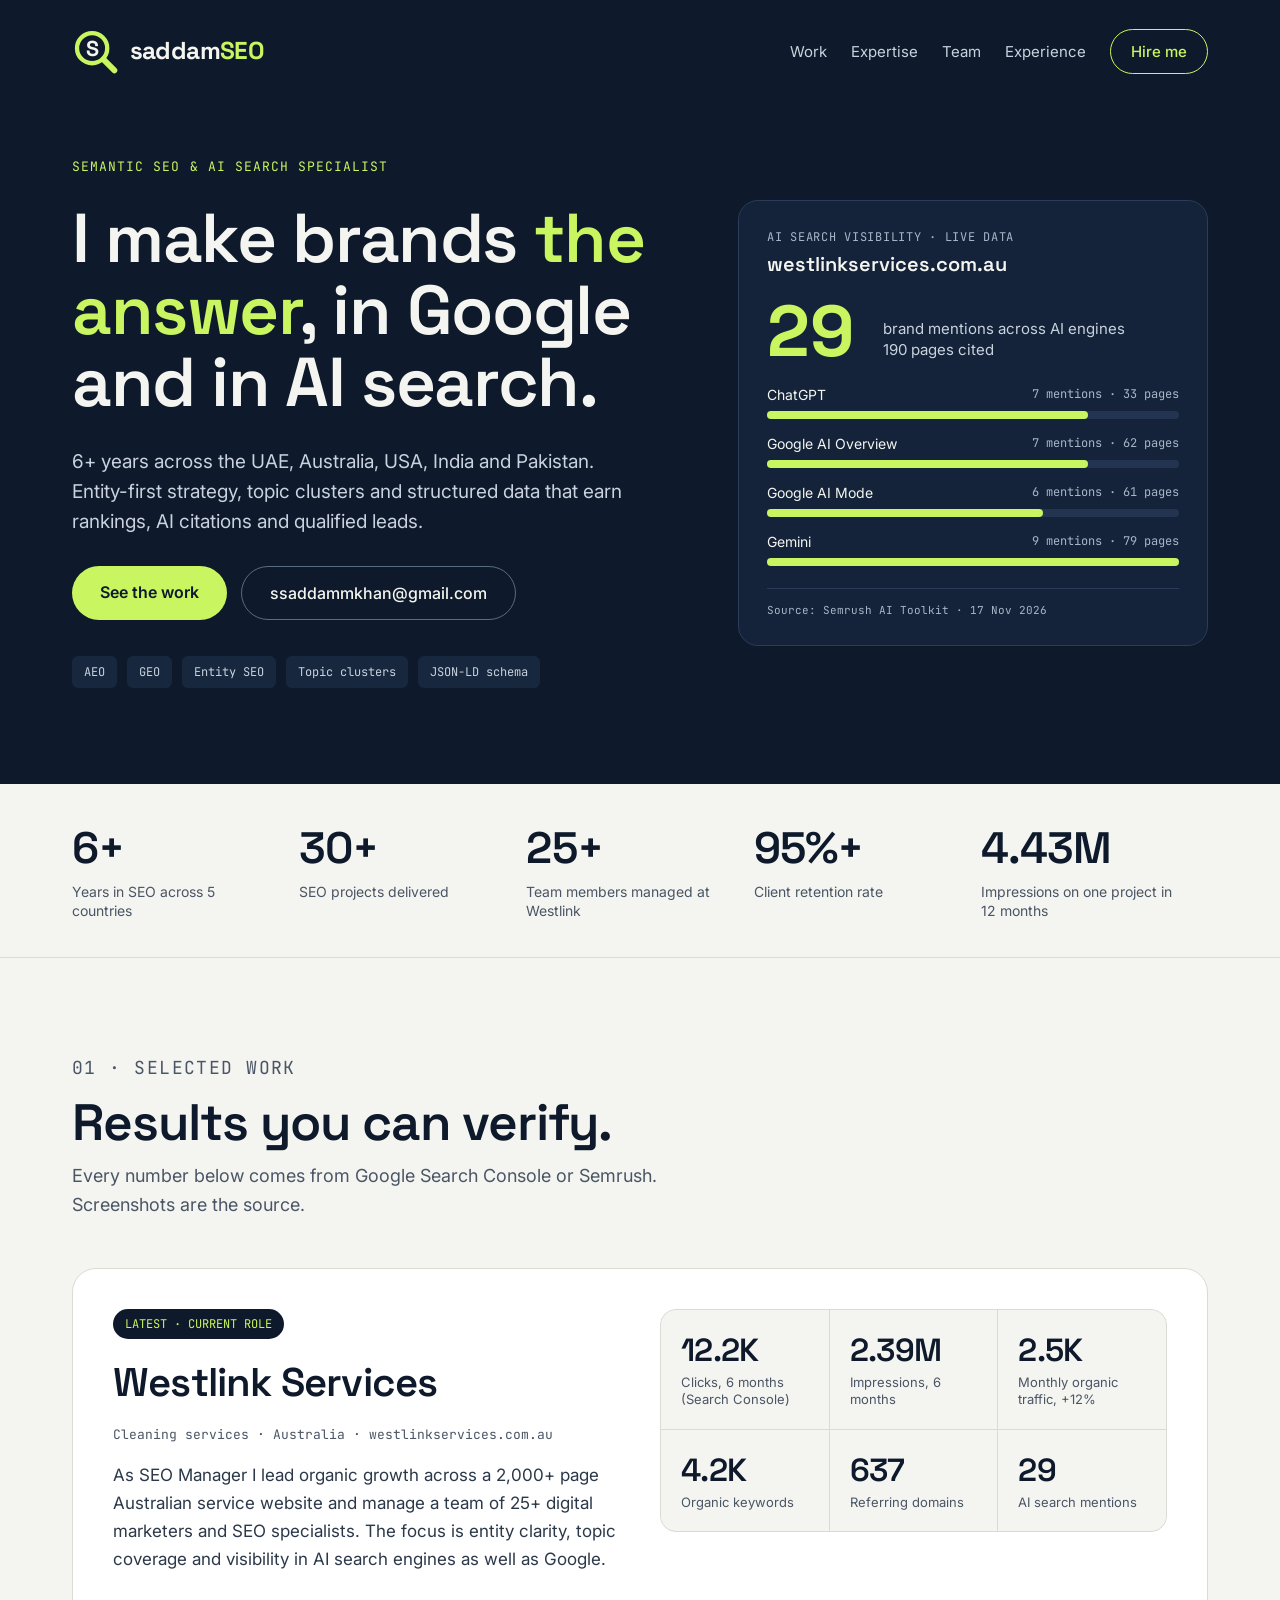
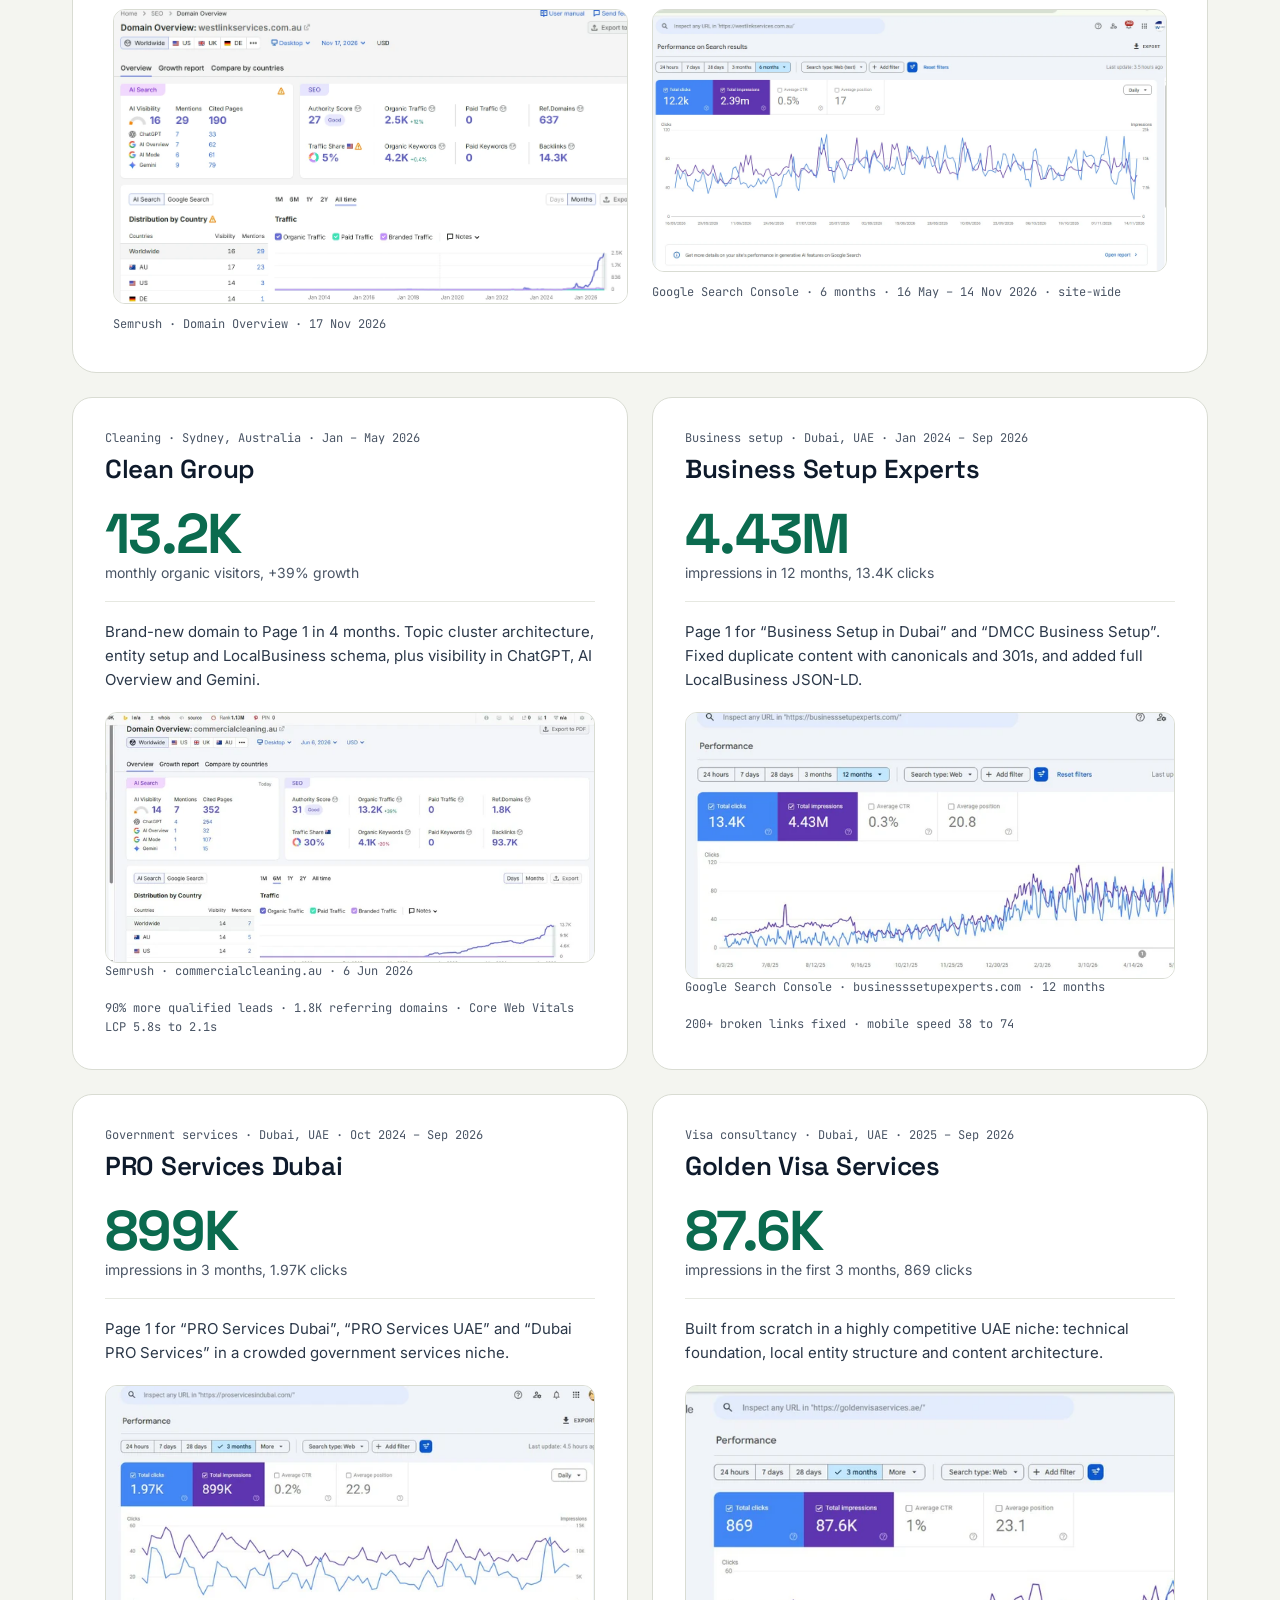
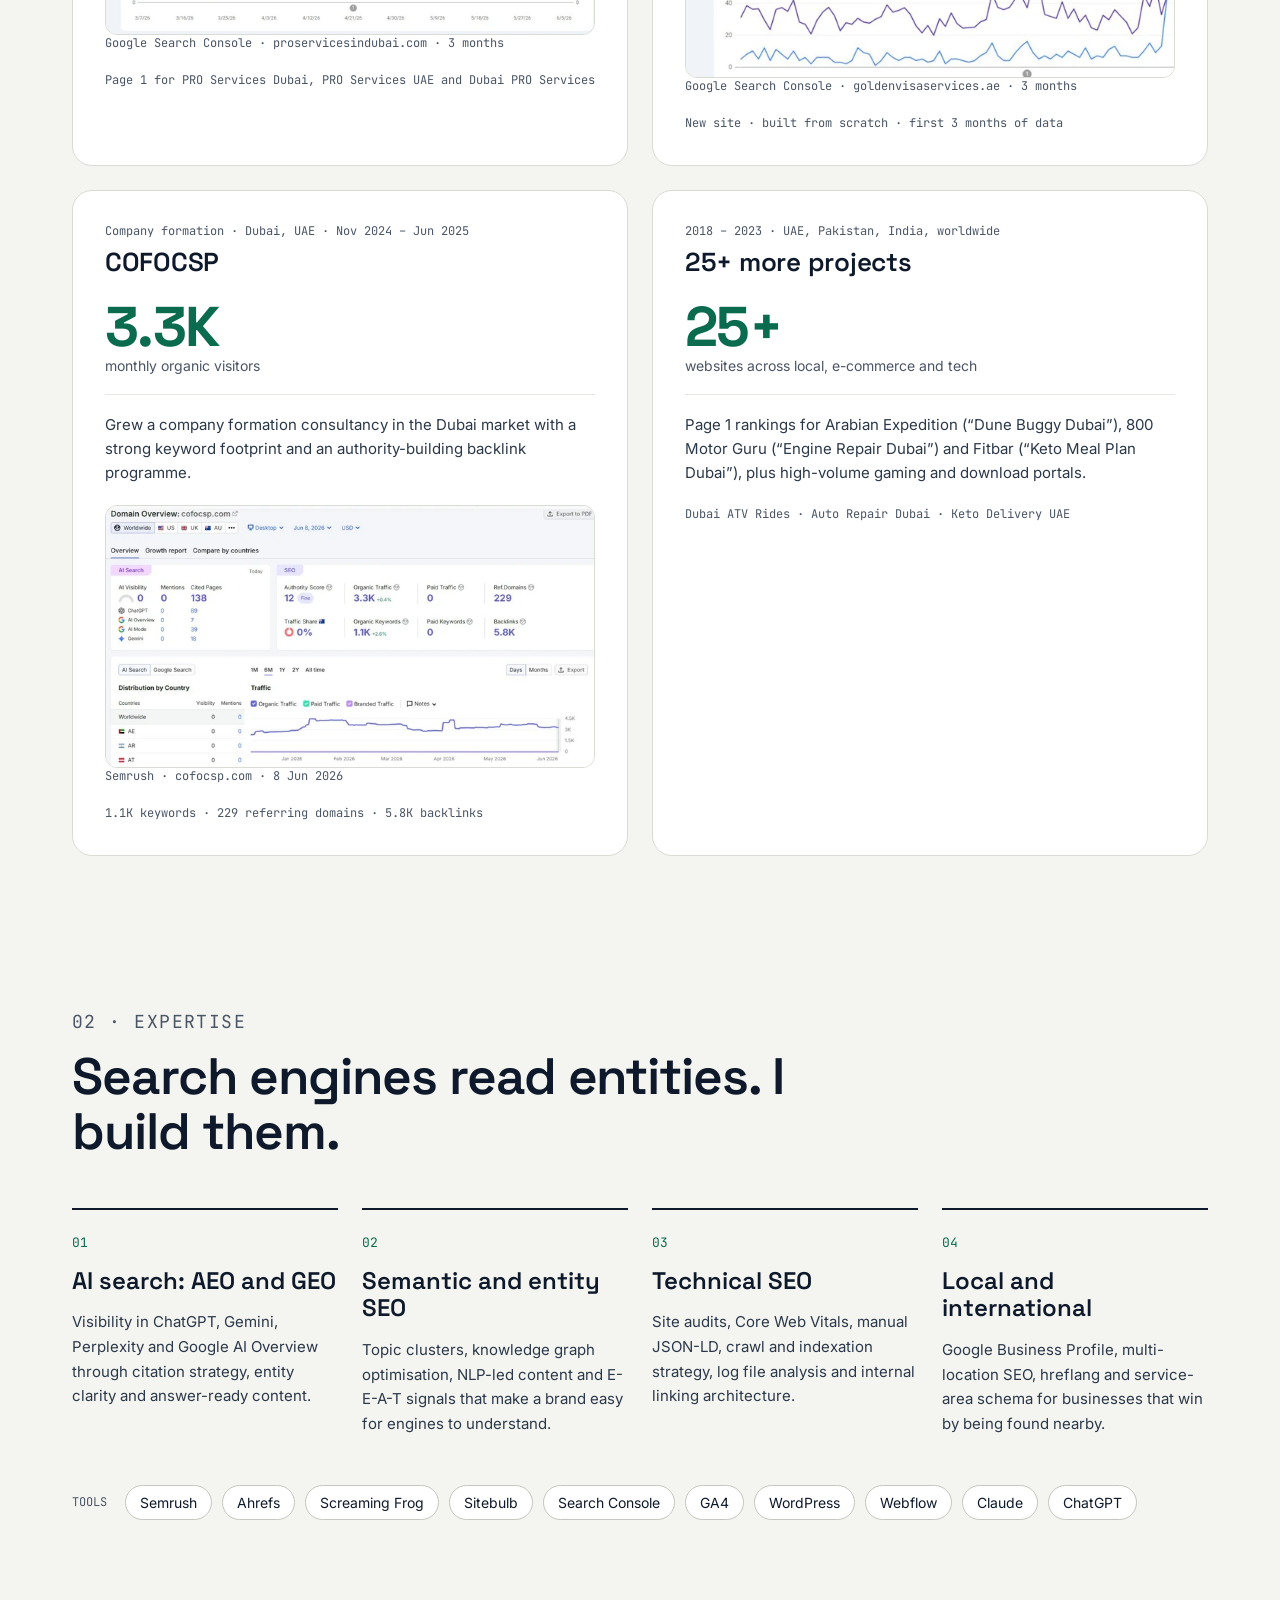
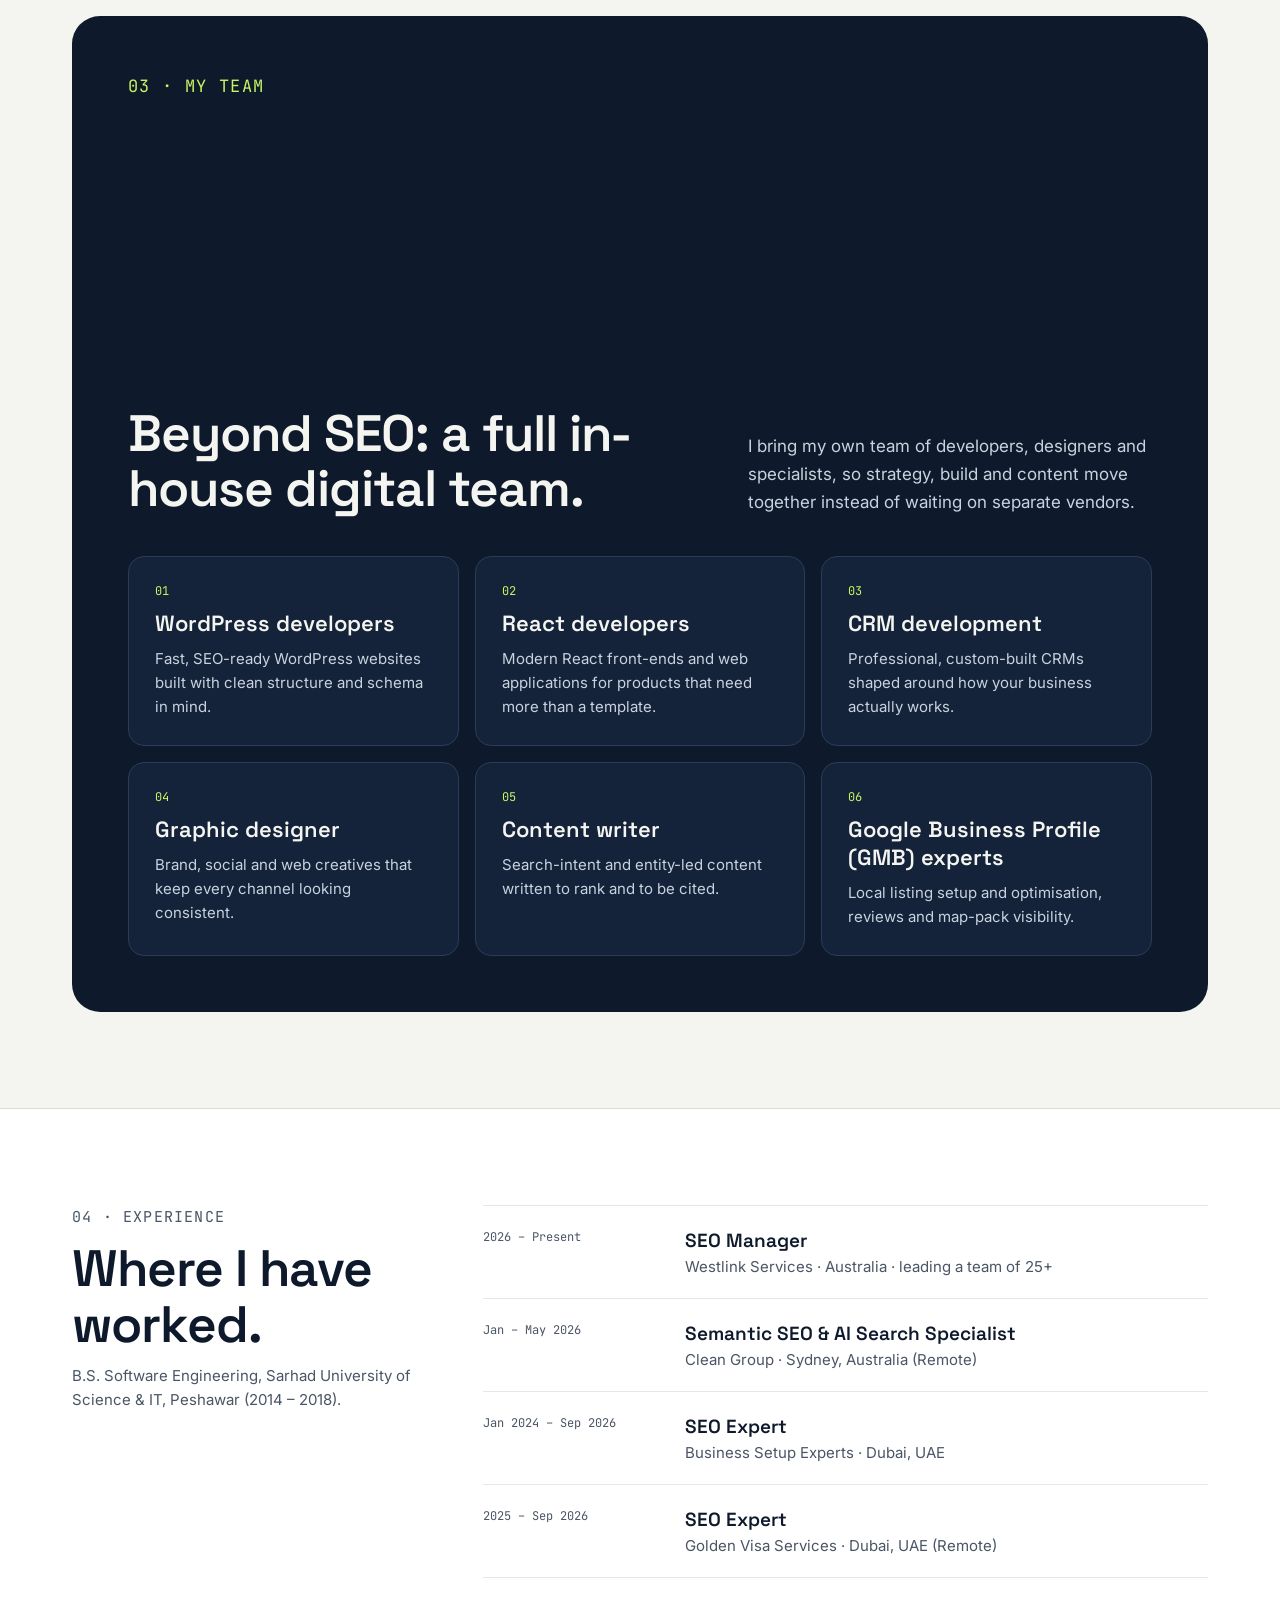
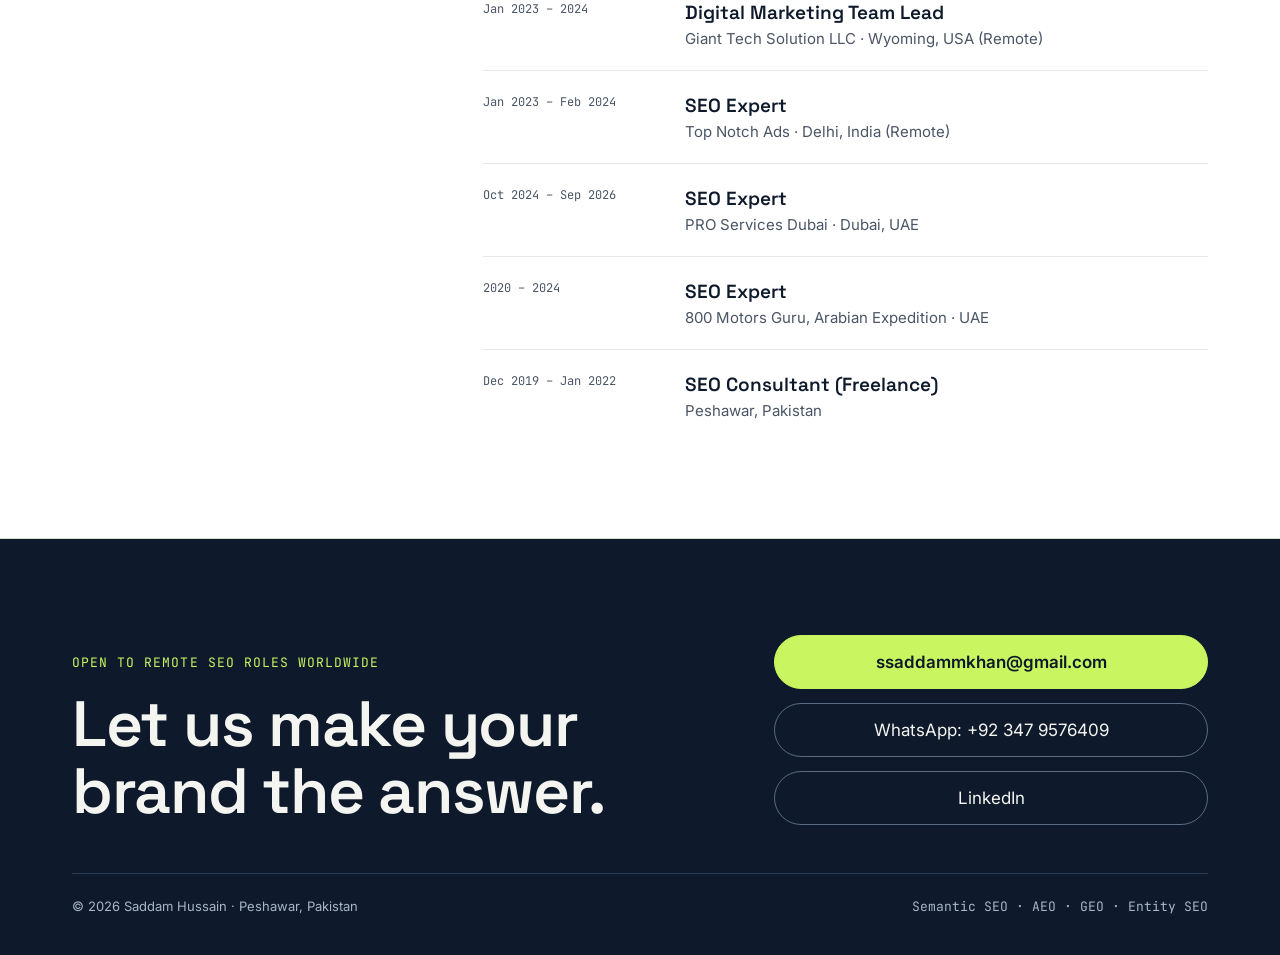
==== commit 5674a4fc: "Add files via upload" ====
--- a/index.html
+++ b/index.html
@@ -13,10 +13,11 @@
 <meta property="og:title" content="Saddam Hussain | Semantic SEO &amp; AI Search Specialist (AEO, GEO, Entity SEO)">
 <meta property="og:description" content="Semantic SEO &amp; AI Search specialist with 6+ years across the UAE, Australia, USA, India and Pakistan. Entity SEO, AEO, GEO and technical SEO with verified results.">
 <meta property="og:url" content="https://saddamseo.github.io/">
-<meta property="og:site_name" content="Saddam Hussain">
+<meta property="og:site_name" content="saddamSEO">
 <meta property="og:image" content="https://saddamseo.github.io/assets/westlink-semrush.webp">
 <meta name="twitter:card" content="summary_large_image">
 <link rel="icon" href="favicon.svg" type="image/svg+xml">
+<link rel="apple-touch-icon" href="apple-touch-icon.png">
 <link rel="preconnect" href="https://fonts.googleapis.com">
 <link rel="preconnect" href="https://fonts.gstatic.com" crossorigin>
 <link href="https://fonts.googleapis.com/css2?family=Inter:wght@400;500;600&family=JetBrains+Mono:wght@500&family=Space+Grotesk:wght@500;600;700&display=swap" rel="stylesheet">
@@ -29,7 +30,8 @@
       "@type": "WebSite",
       "@id": "https://saddamseo.github.io/#website",
       "url": "https://saddamseo.github.io/",
-      "name": "Saddam Hussain",
+      "name": "saddamSEO",
+      "alternateName": "Saddam Hussain",
       "inLanguage": "en",
       "publisher": {
         "@id": "https://saddamseo.github.io/#person"
@@ -53,6 +55,7 @@
       "@type": "Person",
       "@id": "https://saddamseo.github.io/#person",
       "name": "Saddam Hussain",
+      "alternateName": "saddamSEO",
       "url": "https://saddamseo.github.io/",
       "jobTitle": "Semantic SEO & AI Search Specialist",
       "description": "Semantic SEO & AI Search specialist with 6+ years across the UAE, Australia, USA, India and Pakistan. Entity SEO, AEO, GEO and technical SEO with verified results.",
@@ -96,7 +99,7 @@
 <header class="hero">
 <div class="wrap">
 <nav class="top" aria-label="Primary">
-<a class="brand" href="#top" aria-label="Saddam Hussain, home"><span class="mark" aria-hidden="true">SH</span><b>Saddam Hussain</b></a>
+<a class="brand" href="#top" aria-label="saddamSEO, home"><svg viewBox="0 0 280 64" aria-hidden="true" focusable="false" xmlns="http://www.w3.org/2000/svg"><circle cx="28" cy="28" r="21" fill="none" stroke="#C8F560" stroke-width="6"/><line x1="44" y1="44" x2="59" y2="59" stroke="#C8F560" stroke-width="8" stroke-linecap="round"/><text x="28" y="39" text-anchor="middle" font-family="'Space Grotesk',sans-serif" font-weight="700" font-size="30" fill="#F4F5F0">S</text><text x="80" y="43" font-family="'Space Grotesk',sans-serif" font-weight="700" font-size="34" letter-spacing="-0.8" fill="#F4F5F0">saddam<tspan fill="#C8F560">SEO</tspan></text></svg></a>
 <div class="links"><a href="#work">Work</a><a href="#expertise">Expertise</a><a href="#team">Team</a><a href="#experience">Experience</a><a class="pill" href="mailto:ssaddammkhan@gmail.com">Hire me</a></div>
 </nav>
 <div class="hero-grid" id="top">
--- a/style.css
+++ b/style.css
@@ -18,6 +18,7 @@
 nav.top{display:flex;flex-wrap:wrap;gap:16px;align-items:center;justify-content:space-between;padding:28px 0}
 .brand{display:flex;align-items:center;gap:12px}
 .mark{width:40px;height:40px;border-radius:10px;background:var(--lime);color:var(--ink);display:flex;align-items:center;justify-content:center;font-family:var(--head);font-weight:700;font-size:16px}
+.brand svg{height:46px;width:auto;display:block}
 .brand b{font-family:var(--head);font-weight:600;font-size:18px}
 .links{display:flex;flex-wrap:wrap;gap:24px;align-items:center;font-size:15px;color:var(--dmuted)}
 .links a{padding:10px 0}
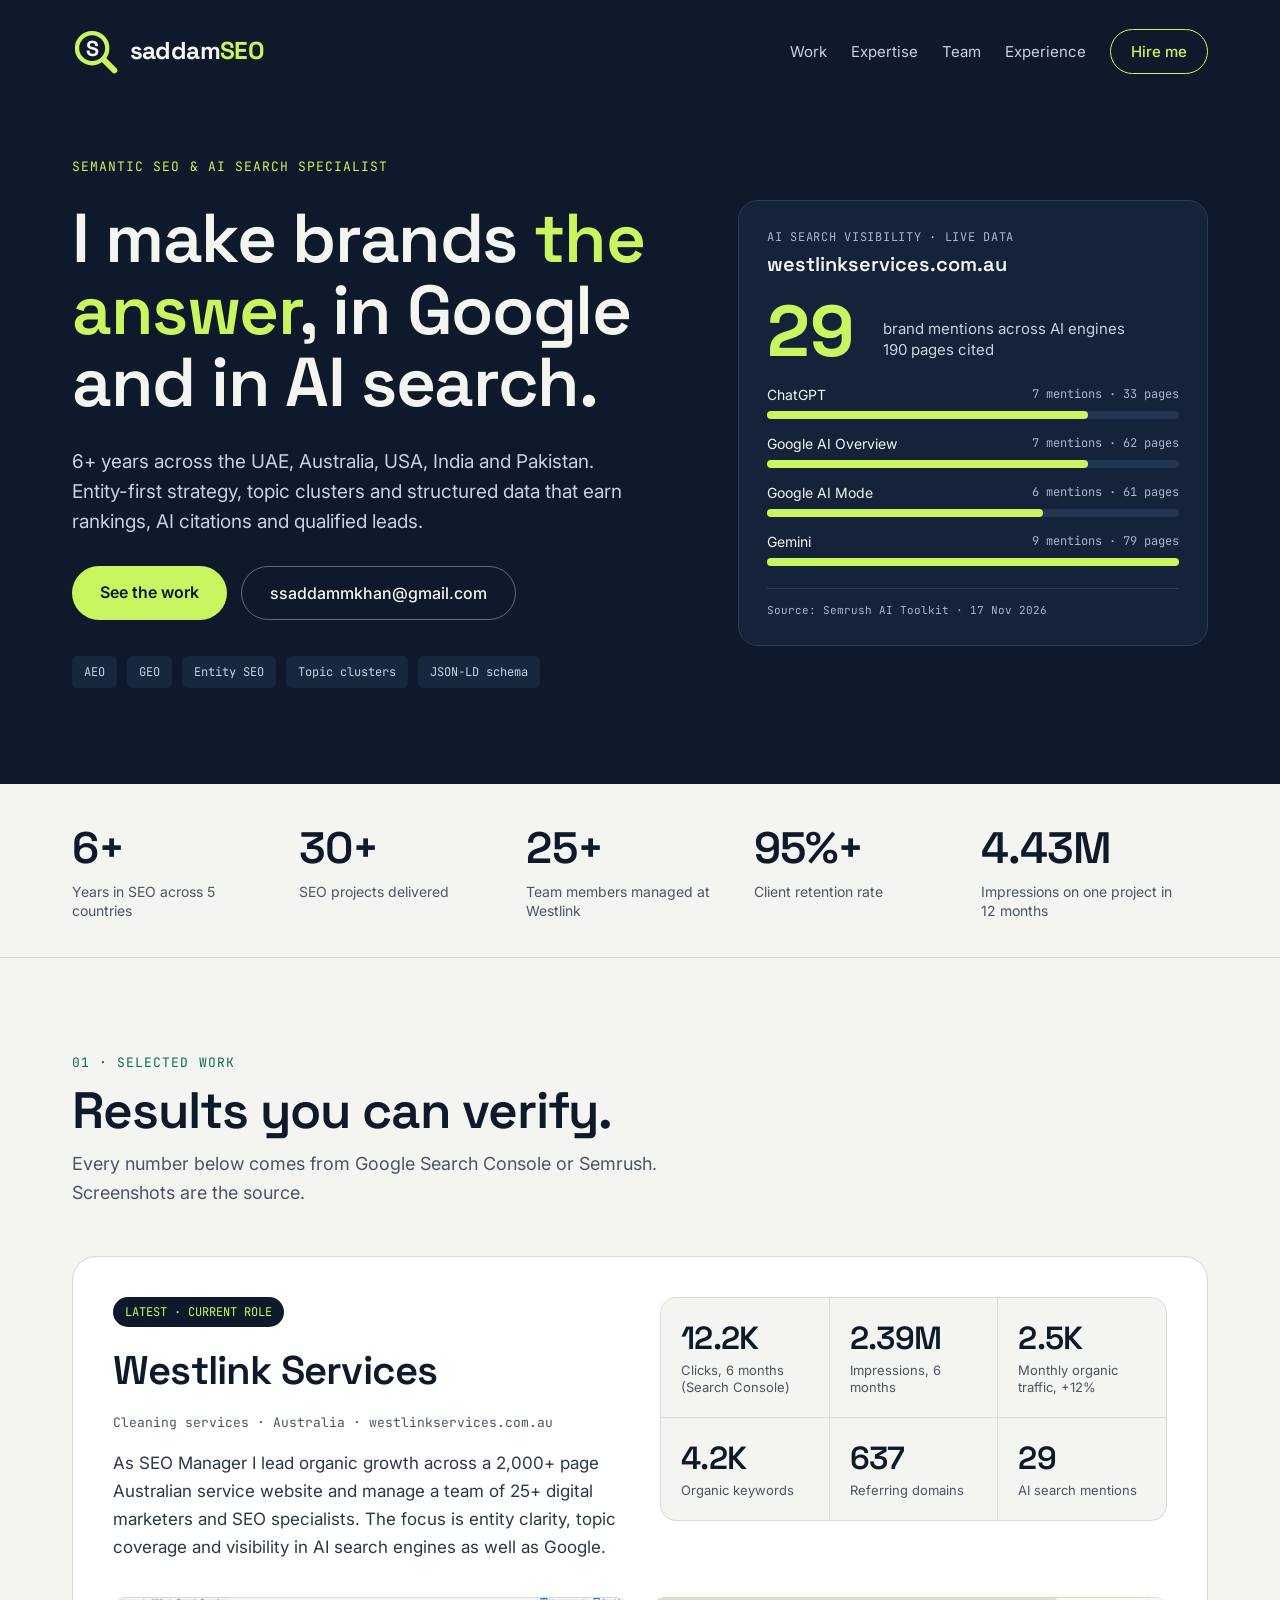
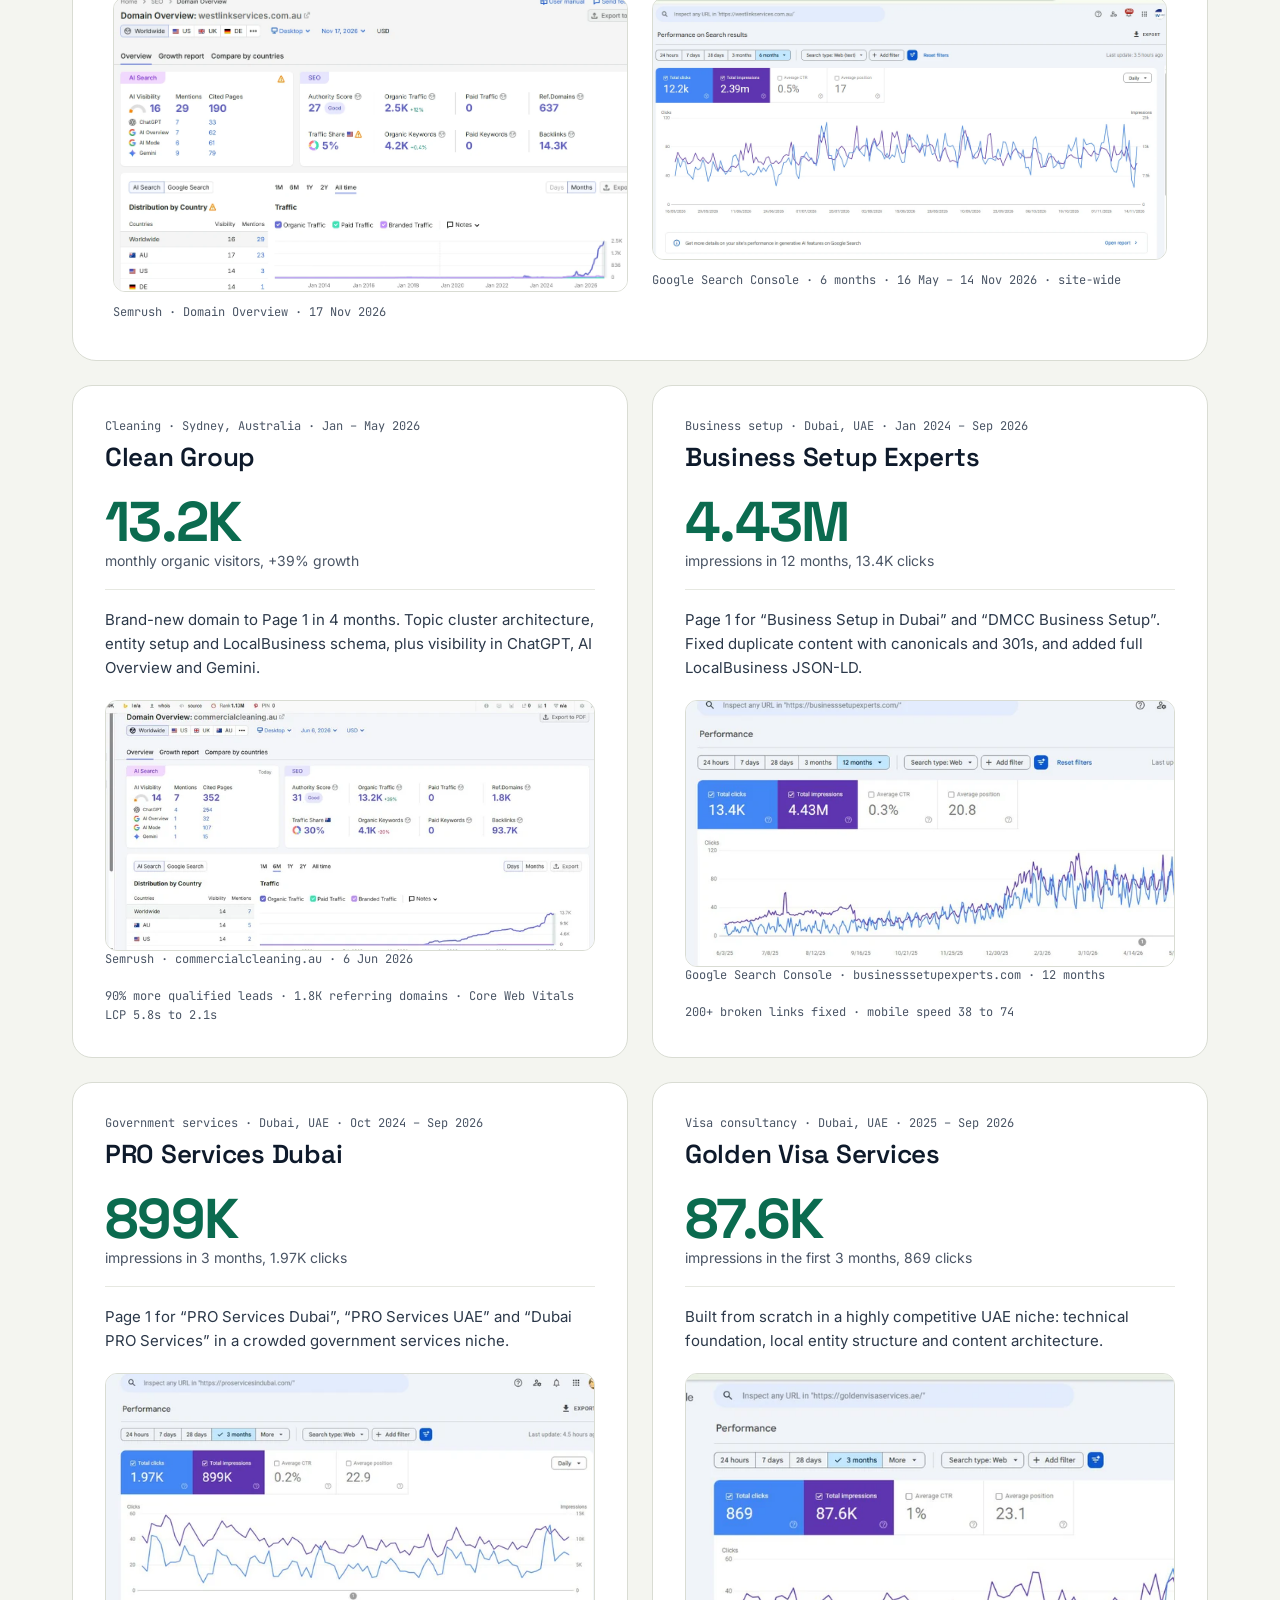
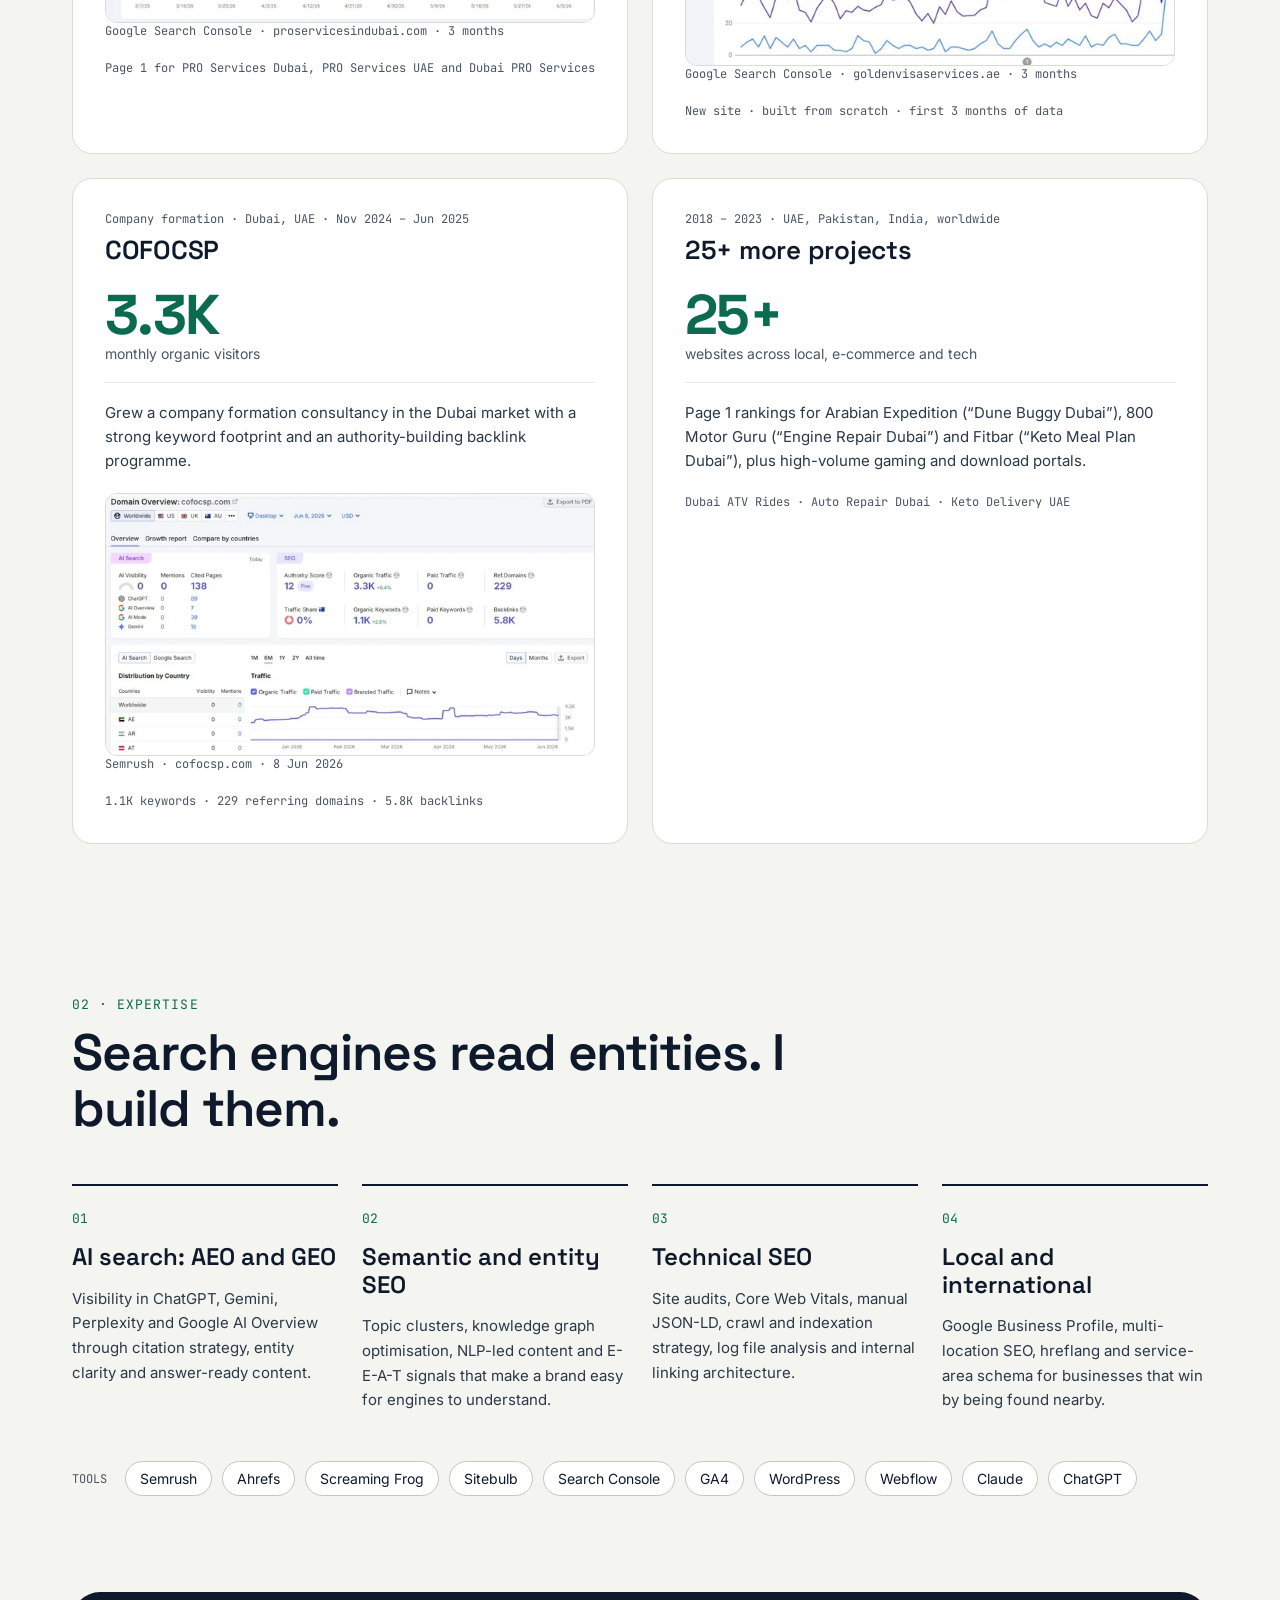
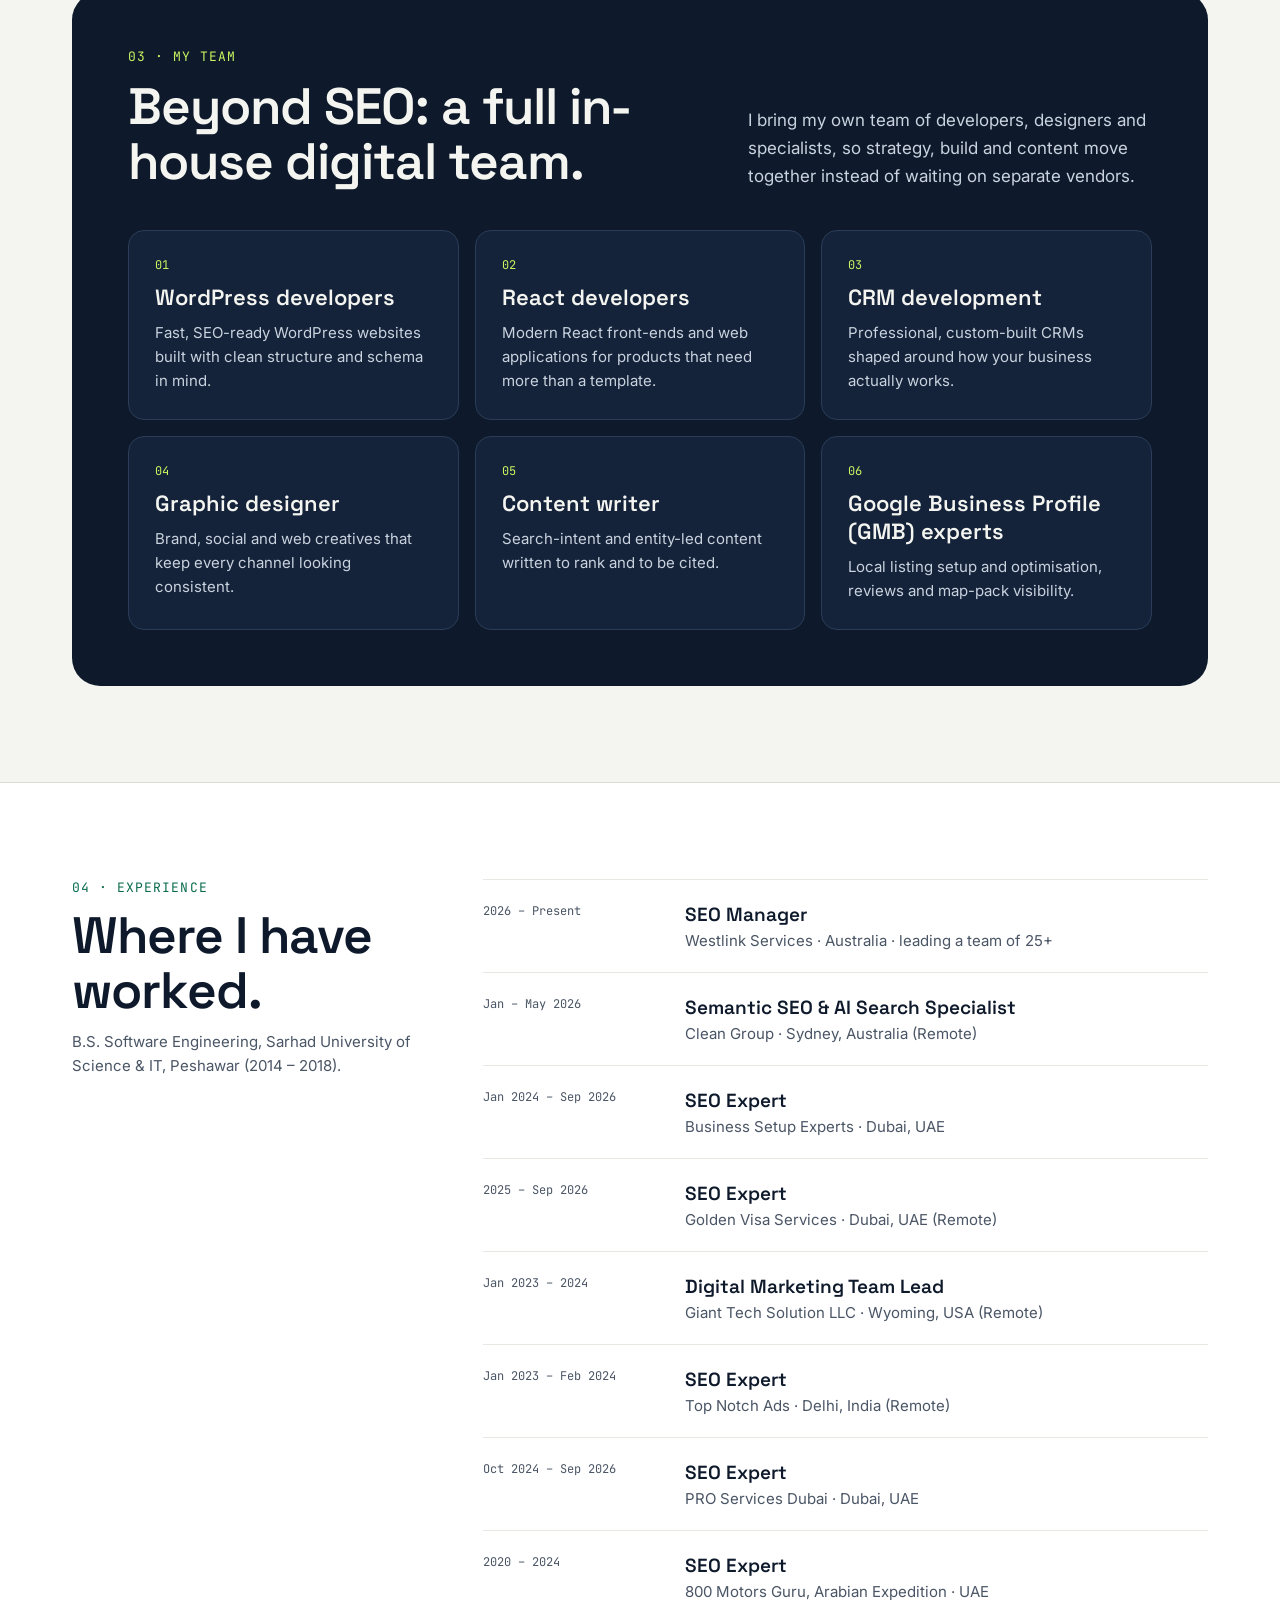
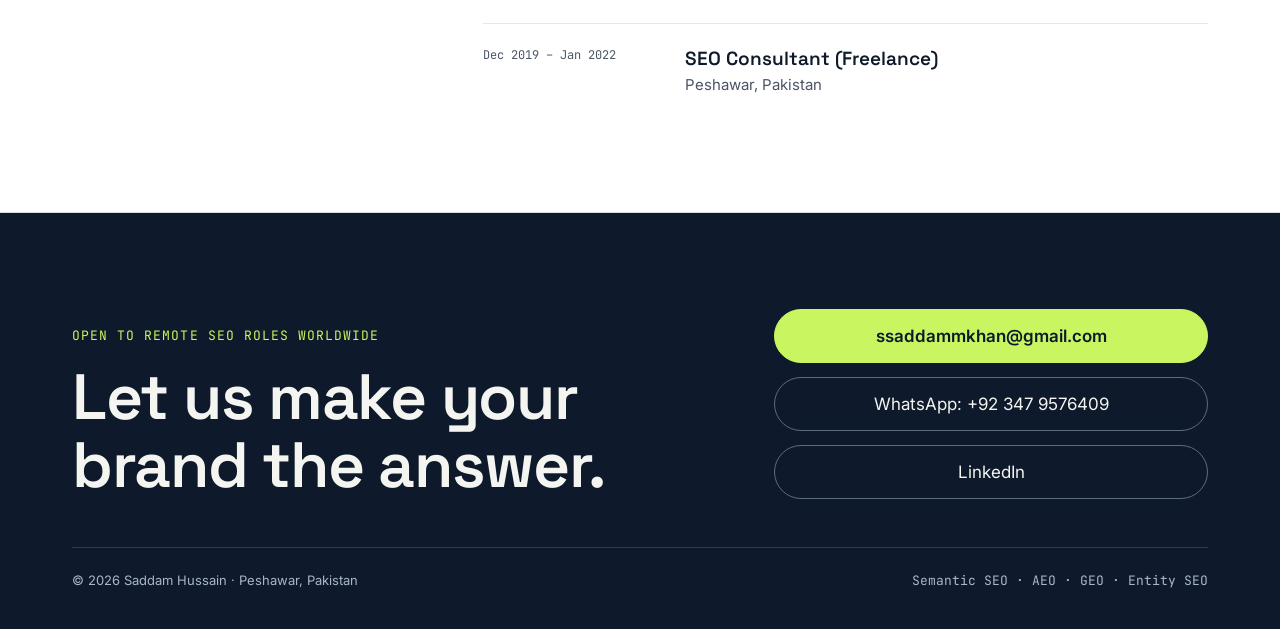
==== commit c94a293f: "Add files via upload" ====
--- a/index.html
+++ b/index.html
@@ -21,7 +21,7 @@
 <link rel="preconnect" href="https://fonts.googleapis.com">
 <link rel="preconnect" href="https://fonts.gstatic.com" crossorigin>
 <link href="https://fonts.googleapis.com/css2?family=Inter:wght@400;500;600&family=JetBrains+Mono:wght@500&family=Space+Grotesk:wght@500;600;700&display=swap" rel="stylesheet">
-<link rel="stylesheet" href="style.css">
+<link rel="stylesheet" href="style.css?v=0429ca90">
 <script type="application/ld+json">
 {
   "@context": "https://schema.org",
--- a/style.css
+++ b/style.css
@@ -58,7 +58,7 @@
 /* work */
 section.pad{padding:96px 0}
 .head{display:flex;flex-direction:column;gap:12px;margin-bottom:48px}
-.head p{font-size:18px;line-height:1.6;color:var(--muted);max-width:640px}
+.head p:not(.eyebrow){font-size:18px;line-height:1.6;color:var(--muted);max-width:640px}
 .feature{background:var(--white);border:1px solid var(--line);border-radius:24px;padding:40px;display:flex;flex-direction:column;gap:36px;margin-bottom:24px}
 .feature .top{display:flex;flex-wrap:wrap;gap:40px}
 .feature .txt{flex:1 1 420px;min-width:0;display:flex;flex-direction:column;gap:18px}
@@ -94,7 +94,7 @@
 .team{background:var(--ink);color:var(--paper);border-radius:28px;padding:56px;display:flex;flex-direction:column;gap:40px}
 .team .tophead{display:flex;flex-wrap:wrap;gap:24px 56px;align-items:flex-end;justify-content:space-between}
 .team .tophead>div{flex:1 1 480px;display:flex;flex-direction:column;gap:14px}
-.team .tophead p{flex:1 1 320px;font-size:17px;line-height:1.65;color:var(--dmuted)}
+.team .tophead>p{flex:1 1 320px;font-size:17px;line-height:1.65;color:var(--dmuted)}
 .roles{display:flex;flex-wrap:wrap;gap:16px;list-style:none;margin:0;padding:0}
 .roles li{flex:1 1 320px;min-width:0;background:var(--ink2);border:1px solid var(--line-d);border-radius:16px;padding:26px;display:flex;flex-direction:column;gap:10px}
 .roles .n{font-family:var(--mono);font-size:12px;color:var(--lime)}
@@ -104,7 +104,7 @@
 .exp{background:var(--white);border-top:1px solid var(--line);border-bottom:1px solid var(--line)}
 .exp .wrap{display:flex;flex-wrap:wrap;gap:48px}
 .exp aside{flex:1 1 280px;min-width:0;display:flex;flex-direction:column;gap:12px;align-self:flex-start}
-.exp aside p{font-size:15px;line-height:1.6;color:var(--muted)}
+.exp aside p:not(.eyebrow){font-size:15px;line-height:1.6;color:var(--muted)}
 .jobs{flex:2 1 560px;min-width:0;list-style:none;margin:0;padding:0}
 .jobs li{display:flex;flex-wrap:wrap;gap:8px 32px;padding:22px 0;border-top:1px solid var(--line2)}
 .jobs .w{flex:0 0 170px;font-family:var(--mono);font-size:12px;line-height:1.6;color:var(--muted)}
